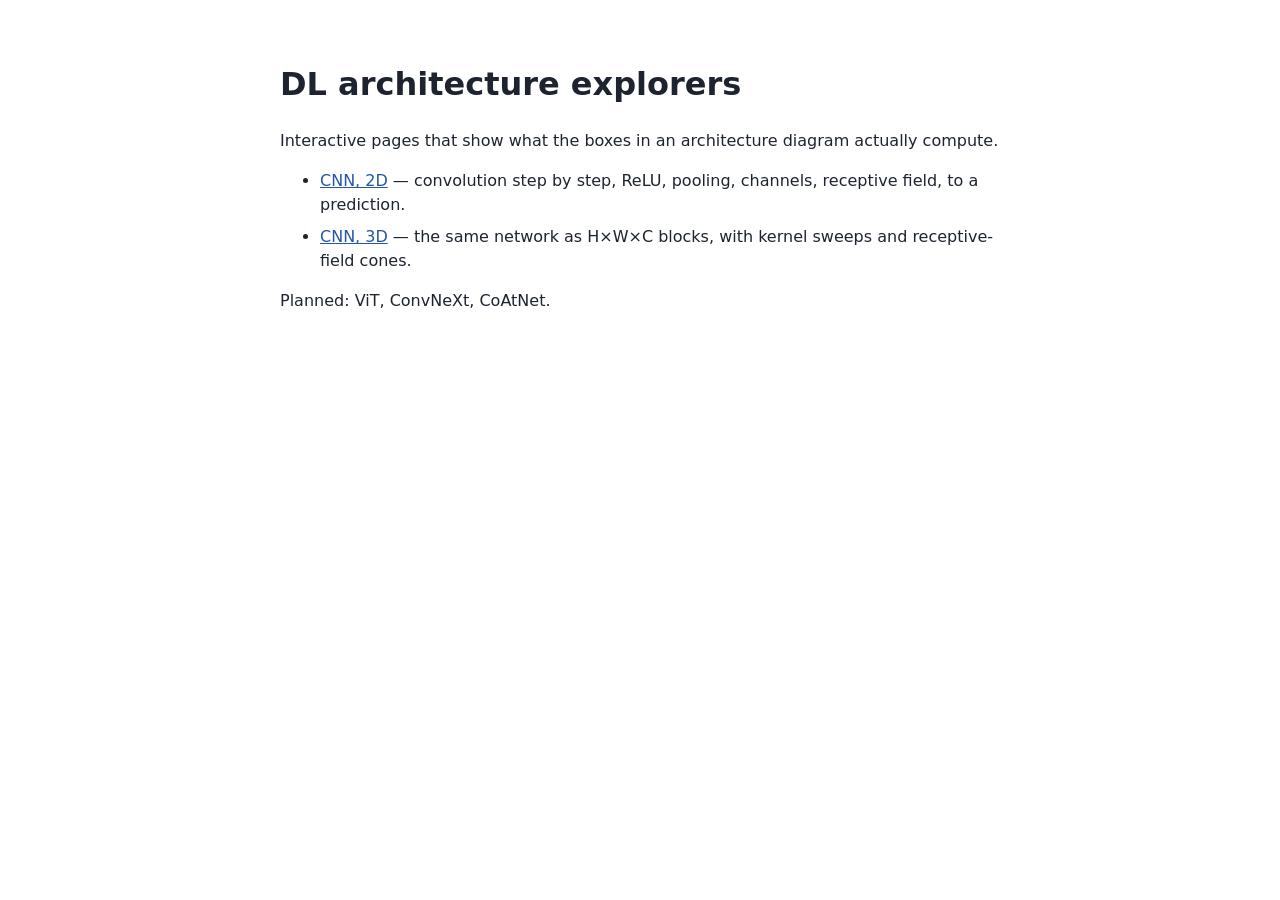
==== index.html @ 6a95715d "feat: CNN explorers from artifacts Import the two CNN explorer pages (2D and 3D), the shared core/cn" ====
<!DOCTYPE html>
<html lang="en"><head><meta charset="utf-8"><meta name="viewport" content="width=device-width,initial-scale=1">
<title>DL architecture explorers</title>
<style>body{font-family:system-ui,sans-serif;max-width:720px;margin:60px auto;padding:0 20px;line-height:1.5;color:#1d2430}a{color:#2457a8}li{margin:8px 0}</style></head>
<body><h1>DL architecture explorers</h1>
<p>Interactive pages that show what the boxes in an architecture diagram actually compute.</p>
<ul>
<li><a href="cnn-2d/">CNN, 2D</a> — convolution step by step, ReLU, pooling, channels, receptive field, to a prediction.</li>
<li><a href="cnn-3d/">CNN, 3D</a> — the same network as H×W×C blocks, with kernel sweeps and receptive-field cones.</li>
</ul>
<p>Planned: ViT, ConvNeXt, CoAtNet.</p></body></html>
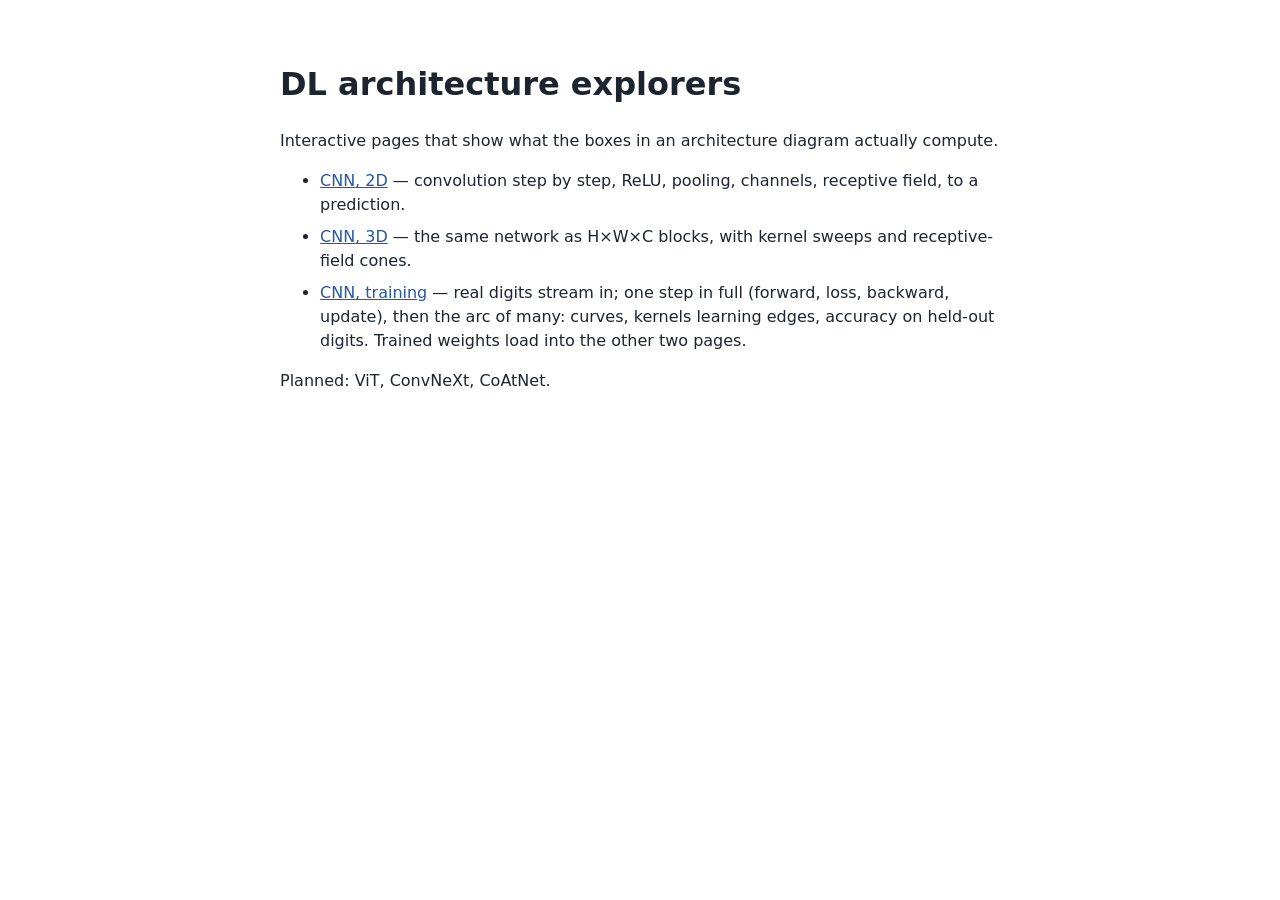
==== commit 9732bd28: "feat: trained weights load into the 2D and 3D explorers Co-Authored-By: Claude Fable 5.1 <noreply@an" ====
--- a/index.html
+++ b/index.html
@@ -7,5 +7,6 @@
 <ul>
 <li><a href="cnn-2d/">CNN, 2D</a> — convolution step by step, ReLU, pooling, channels, receptive field, to a prediction.</li>
 <li><a href="cnn-3d/">CNN, 3D</a> — the same network as H×W×C blocks, with kernel sweeps and receptive-field cones.</li>
+<li><a href="cnn-train/">CNN, training</a> — real digits stream in; one step in full (forward, loss, backward, update), then the arc of many: curves, kernels learning edges, accuracy on held-out digits. Trained weights load into the other two pages.</li>
 </ul>
 <p>Planned: ViT, ConvNeXt, CoAtNet.</p></body></html>
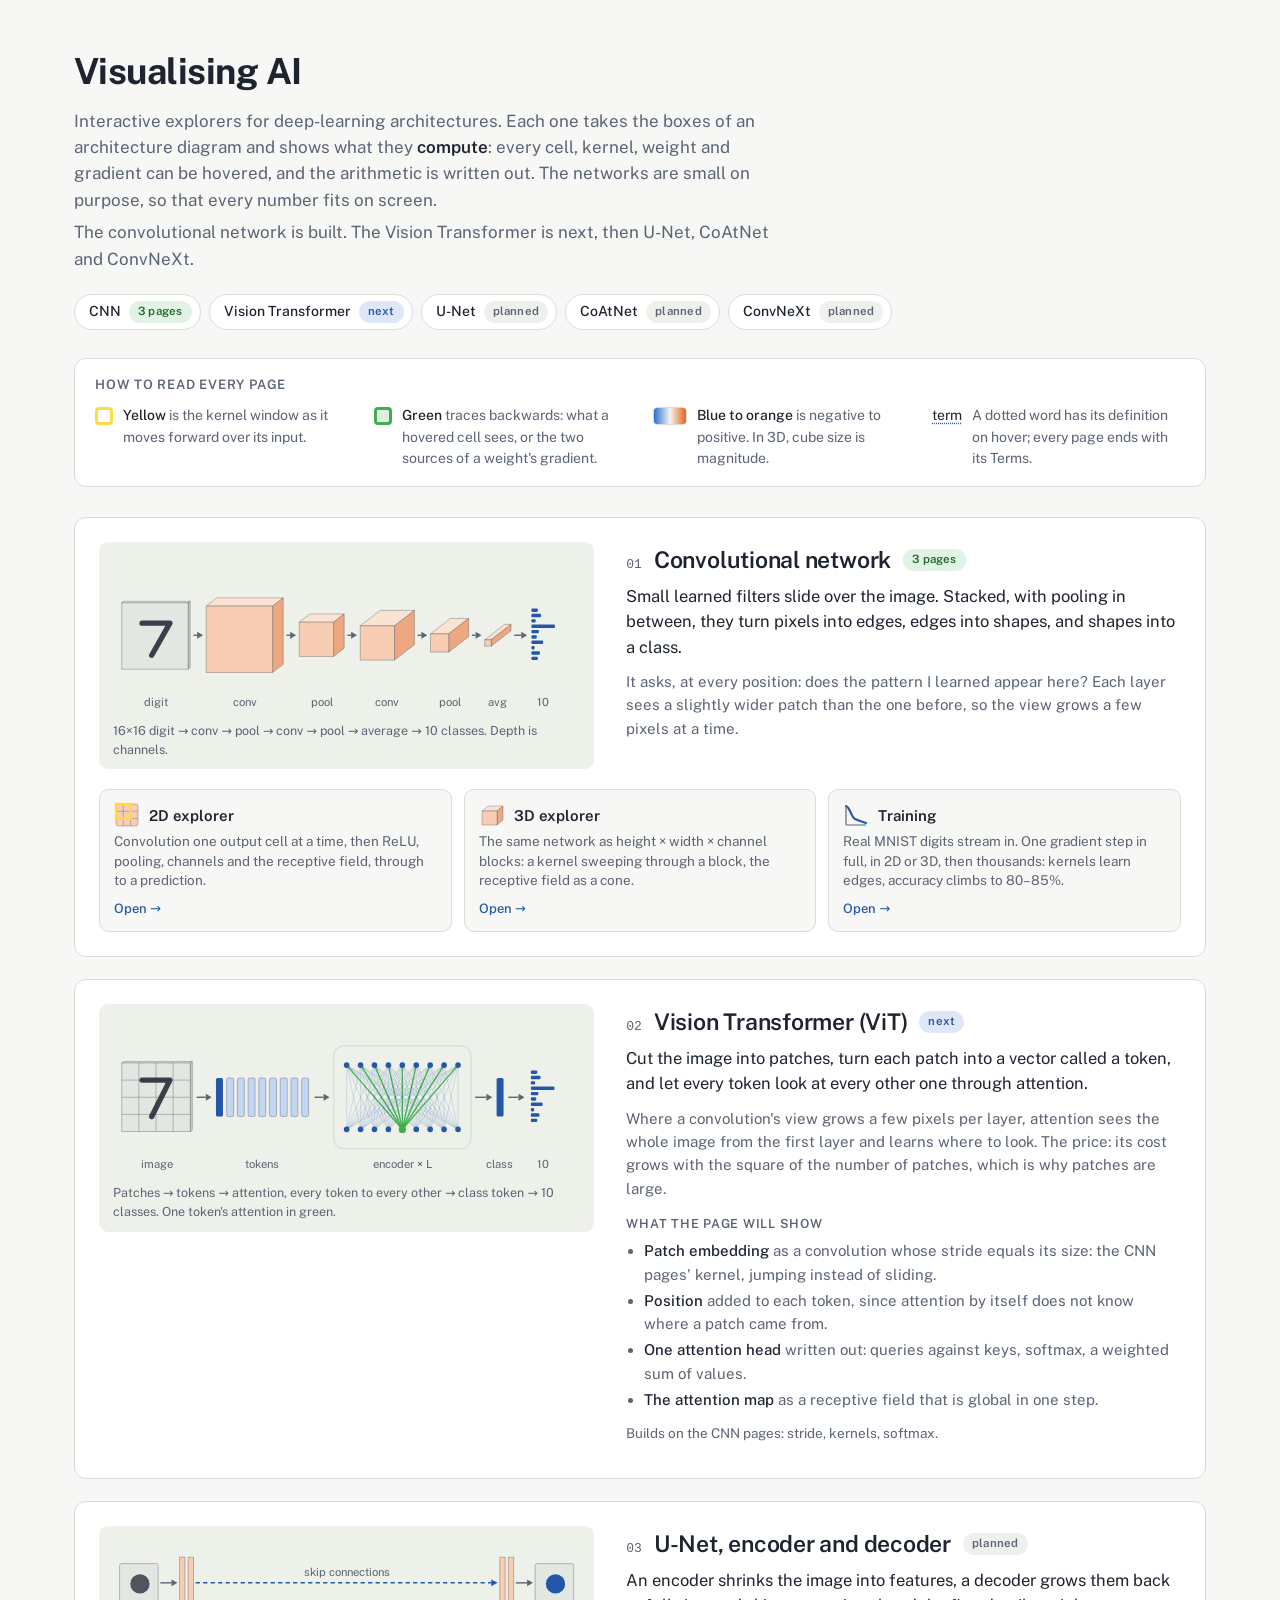
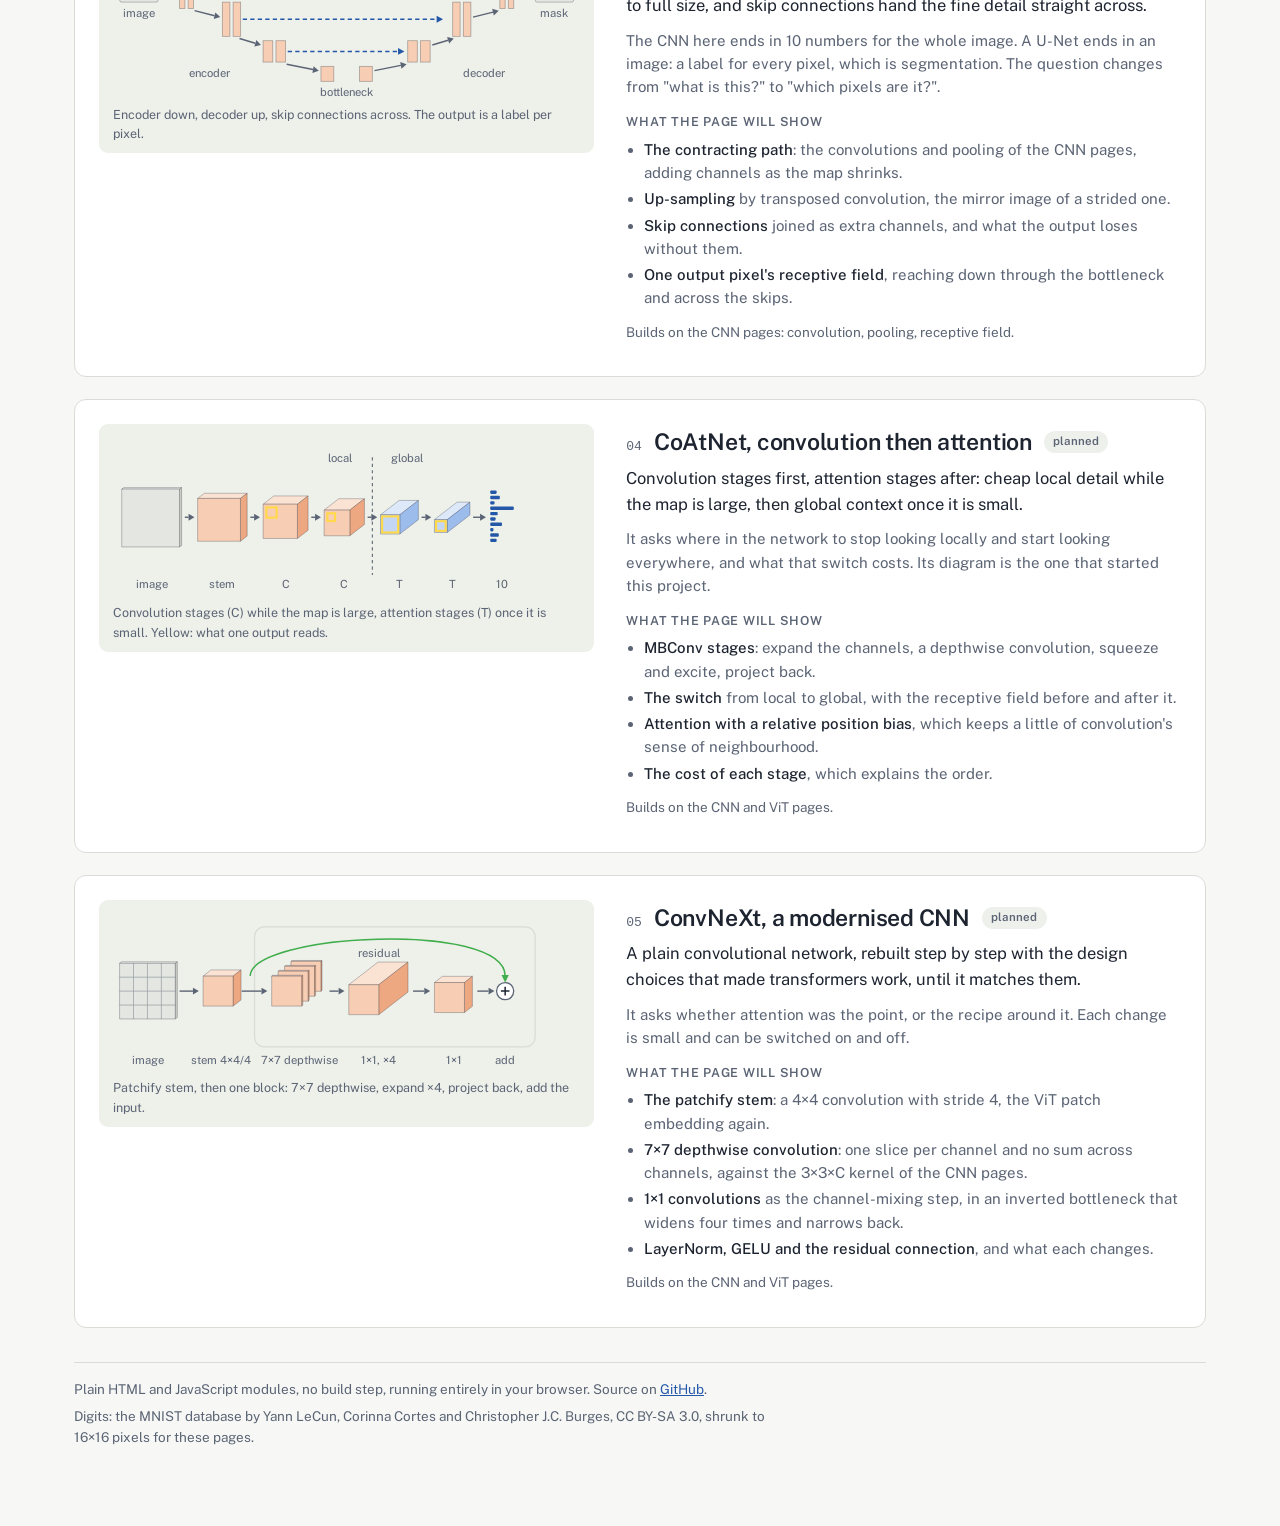
==== commit 74416d55: "feat: landing page with a section per architecture Visualising AI: a key to the colour grammar, then" ====
--- a/index.html
+++ b/index.html
@@ -1,12 +1,336 @@
 <!DOCTYPE html>
-<html lang="en"><head><meta charset="utf-8"><meta name="viewport" content="width=device-width,initial-scale=1">
-<title>DL architecture explorers</title>
-<style>body{font-family:system-ui,sans-serif;max-width:720px;margin:60px auto;padding:0 20px;line-height:1.5;color:#1d2430}a{color:#2457a8}li{margin:8px 0}</style></head>
-<body><h1>DL architecture explorers</h1>
-<p>Interactive pages that show what the boxes in an architecture diagram actually compute.</p>
-<ul>
-<li><a href="cnn-2d/">CNN, 2D</a> — convolution step by step, ReLU, pooling, channels, receptive field, to a prediction.</li>
-<li><a href="cnn-3d/">CNN, 3D</a> — the same network as H×W×C blocks, with kernel sweeps and receptive-field cones.</li>
-<li><a href="cnn-train/">CNN, training</a> — real digits stream in; one step in full (forward, loss, backward, update), then the arc of many: curves, kernels learning edges, accuracy on held-out digits. Trained weights load into the other two pages.</li>
-</ul>
-<p>Planned: ViT, ConvNeXt, CoAtNet.</p></body></html>
+<html lang="en">
+<head>
+<meta charset="utf-8">
+<meta name="viewport" content="width=device-width, initial-scale=1, viewport-fit=cover">
+<title>Visualising AI</title>
+<meta name="description" content="Interactive explorers for deep-learning architectures: what each box in the diagram computes, cell by cell, and how training changes it.">
+<link rel="stylesheet" href="https://fonts.googleapis.com/css2?family=Public+Sans:ital,wght@0,400;0,500;0,600;0,700;1,400&display=swap">
+<style>
+:root{
+  --bg:#f7f8f6; --panel:#ffffff; --ink:#1d2430; --ink2:#5b6474; --line:#d9ddd6; --line2:#eef0ec;
+  --accent:#2457a8; --accent-soft:#dde7f7; --pos:#e5641e; --neg:#2a6fd6; --zero:#f3f4f1;
+  --hl:#ffd94a; --hl2:#3fae4b; --scene:#eef0ea;
+  --live-bg:#e2f2e4; --live-ink:#1f6b2b;
+  --in-f:#e4e7e1; --in-t:#f1f3ef; --in-s:#cdd2c8;
+  --act-f:#f7cdb3; --act-t:#fbe3d4; --act-s:#eda881;
+  --tok-f:#c3d7f4; --tok-t:#dde9f9; --tok-s:#9cbcec;
+  --out-f:#2457a8; --out-t:#4d79c0; --out-s:#1a4488;
+  --edge:rgba(29,36,48,.32);
+  --mono:"SF Mono",ui-monospace,Menlo,Consolas,monospace;
+}
+@media (prefers-color-scheme: dark){ :root:not([data-theme="light"]){
+  --bg:#171a1f; --panel:#1f232a; --ink:#e8eaee; --ink2:#9aa3b2; --line:#343a44; --line2:#272c35;
+  --accent:#7fa7ea; --accent-soft:#263650; --zero:#2a2f38; --hl:#d9b32d; --hl2:#5ad66a; --scene:#1b1f26;
+  --live-bg:#1e3824; --live-ink:#8fdc9b;
+  --in-f:#3d434d; --in-t:#4b525d; --in-s:#30353d;
+  --act-f:#8c4724; --act-t:#a6582f; --act-s:#6d371b;
+  --tok-f:#2c5082; --tok-t:#38639e; --tok-s:#223f67;
+  --out-f:#7fa7ea; --out-t:#a5c1f1; --out-s:#5d86c8;
+  --edge:rgba(232,234,238,.22);
+}}
+:root[data-theme="dark"]{
+  --bg:#171a1f; --panel:#1f232a; --ink:#e8eaee; --ink2:#9aa3b2; --line:#343a44; --line2:#272c35;
+  --accent:#7fa7ea; --accent-soft:#263650; --zero:#2a2f38; --hl:#d9b32d; --hl2:#5ad66a; --scene:#1b1f26;
+  --live-bg:#1e3824; --live-ink:#8fdc9b;
+  --in-f:#3d434d; --in-t:#4b525d; --in-s:#30353d;
+  --act-f:#8c4724; --act-t:#a6582f; --act-s:#6d371b;
+  --tok-f:#2c5082; --tok-t:#38639e; --tok-s:#223f67;
+  --out-f:#7fa7ea; --out-t:#a5c1f1; --out-s:#5d86c8;
+  --edge:rgba(232,234,238,.22);
+}
+*{box-sizing:border-box}
+html{scroll-behavior:smooth}
+@media (prefers-reduced-motion: reduce){ html{scroll-behavior:auto} *{transition:none!important} }
+body{margin:0;background:var(--bg);color:var(--ink);font-family:"Public Sans",system-ui,sans-serif;font-size:15px;line-height:1.55;-webkit-font-smoothing:antialiased}
+main{max-width:1180px;margin:0 auto;padding:44px 24px 72px}
+a{color:var(--accent)}
+h1{font-size:36px;font-weight:700;letter-spacing:-.015em;margin:0 0 8px}
+.lede{font-size:17px;color:var(--ink2);max-width:72ch;margin:0 0 6px}
+.lede b{color:var(--ink);font-weight:600}
+
+/* architecture chips */
+nav.archs{display:flex;gap:8px;flex-wrap:wrap;margin:22px 0 28px}
+nav.archs a{display:inline-flex;align-items:center;gap:8px;padding:6px 8px 6px 14px;border:1px solid var(--line);border-radius:999px;background:var(--panel);color:var(--ink);text-decoration:none;font-size:14px;font-weight:500}
+nav.archs a:hover{border-color:var(--accent)}
+.badge{display:inline-block;font-size:11.5px;font-weight:600;letter-spacing:.02em;padding:2px 9px;border-radius:999px;white-space:nowrap}
+.badge.live{background:var(--live-bg);color:var(--live-ink)}
+.badge.next{background:var(--accent-soft);color:var(--accent)}
+.badge.planned{background:var(--line2);color:var(--ink2)}
+a:focus-visible{outline:2px solid var(--accent);outline-offset:2px}
+
+/* how to read the pages */
+.grammar{background:var(--panel);border:1px solid var(--line);border-radius:12px;padding:16px 20px;margin-bottom:30px}
+.grammar h2{font-size:13px;font-weight:600;letter-spacing:.06em;text-transform:uppercase;color:var(--ink2);margin:0 0 10px}
+.keys{display:grid;grid-template-columns:repeat(auto-fit,minmax(230px,1fr));gap:10px 26px;font-size:14px;color:var(--ink2)}
+.keys div{display:flex;gap:10px;align-items:flex-start}
+.keys i{flex:0 0 auto;display:inline-block;width:18px;height:18px;border-radius:4px;margin-top:2px}
+.keys .y{border:3px solid var(--hl)} .keys .g{border:3px solid var(--hl2);background:color-mix(in srgb, var(--hl2) 18%, transparent)}
+.keys .d{width:34px;background:linear-gradient(90deg,var(--neg),var(--zero),var(--pos));border:1px solid var(--line)}
+.keys .t{width:auto;height:auto;font-style:normal;color:var(--ink);text-decoration:underline dotted var(--accent);text-underline-offset:3px;font-size:14px;margin-top:0}
+
+/* one section per architecture */
+section.arch{display:grid;grid-template-columns:minmax(0,1fr) minmax(0,1.12fr);gap:20px 32px;background:var(--panel);border:1px solid var(--line);border-radius:12px;padding:24px;margin-bottom:22px;scroll-margin-top:16px}
+.arch .fig{background:var(--scene);border-radius:9px;padding:14px 12px 8px;align-self:start}
+.arch .fig svg{display:block;width:100%;height:auto}
+.arch .fig .cap{font-size:12.5px;color:var(--ink2);margin:4px 2px 2px}
+.arch .head{display:flex;align-items:baseline;gap:12px;flex-wrap:wrap;margin-bottom:6px}
+.arch .num{font-family:var(--mono);font-size:13px;color:var(--ink2)}
+.arch h2{font-size:23px;font-weight:600;letter-spacing:-.01em;margin:0}
+.arch .head .badge{align-self:center}
+.arch p{margin:0 0 10px;max-width:66ch}
+.arch .def{font-size:16.5px;color:var(--ink)}
+.arch .why{color:var(--ink2)}
+.arch .sub{font-size:12.5px;font-weight:600;letter-spacing:.06em;text-transform:uppercase;color:var(--ink2);margin:14px 0 6px}
+.arch ul{margin:0;padding-left:18px;color:var(--ink2)}
+.arch li{margin:3px 0}
+.arch li b{color:var(--ink);font-weight:500}
+.arch .builds{font-size:13.5px;color:var(--ink2);margin-top:12px}
+.cards{display:grid;grid-template-columns:repeat(auto-fit,minmax(240px,1fr));gap:12px;grid-column:1/-1}
+.card{display:flex;flex-direction:column;gap:4px;border:1px solid var(--line);border-radius:10px;padding:12px 14px;text-decoration:none;color:var(--ink);background:var(--bg)}
+.card:hover{border-color:var(--accent)}
+.card b{display:flex;align-items:center;gap:9px;font-weight:600;font-size:15px}
+.card b svg{flex:0 0 auto}
+.card span{color:var(--ink2);font-size:13.5px;line-height:1.45}
+.card em{font-style:normal;color:var(--accent);font-size:13px;font-weight:500;margin-top:auto;padding-top:4px}
+
+/* diagram drawing */
+svg .f,svg .t,svg .s{stroke:var(--edge);stroke-width:.8;stroke-linejoin:round}
+.k-in .f{fill:var(--in-f)} .k-in .t{fill:var(--in-t)} .k-in .s{fill:var(--in-s)}
+.k-act .f{fill:var(--act-f)} .k-act .t{fill:var(--act-t)} .k-act .s{fill:var(--act-s)}
+.k-tok .f{fill:var(--tok-f)} .k-tok .t{fill:var(--tok-t)} .k-tok .s{fill:var(--tok-s)}
+.k-out .f{fill:var(--out-f)} .k-out .t{fill:var(--out-t)} .k-out .s{fill:var(--out-s)}
+svg .ar{stroke:var(--ink2);stroke-width:1.3;fill:none}
+svg .ah{fill:var(--ink2)}
+svg .lb{fill:var(--ink2);font-size:10.5px;font-family:"Public Sans",system-ui,sans-serif}
+svg .lb.strong{fill:var(--ink);font-weight:600}
+svg .grid{stroke:var(--ink2);stroke-width:.7;opacity:.55}
+svg .glyph{stroke:var(--ink);stroke-width:5;fill:none;stroke-linecap:round;stroke-linejoin:round;opacity:.85}
+svg .att{stroke:var(--accent);stroke-width:.5;opacity:.28}
+svg .att.q{stroke:var(--hl2);stroke-width:1.3;opacity:.95}
+svg .dot{fill:var(--accent)}
+svg .dot.q{fill:var(--hl2)}
+svg .skip{stroke:var(--accent);stroke-width:1.4;stroke-dasharray:4 3;fill:none}
+svg .skiph{fill:var(--accent)}
+svg .win{fill:none;stroke:var(--hl);stroke-width:2}
+svg .divider{stroke:var(--ink2);stroke-width:1;stroke-dasharray:3 3}
+svg .encbox{fill:none;stroke:var(--line);stroke-width:1.2}
+svg .res{stroke:var(--hl2);stroke-width:1.4;fill:none}
+svg .resh{fill:var(--hl2)}
+svg .plus{fill:var(--panel);stroke:var(--ink2);stroke-width:1.2}
+svg .bar{fill:var(--accent)}
+svg .blob{fill:var(--ink);opacity:.75}
+svg .mask{fill:var(--accent)}
+
+footer{border-top:1px solid var(--line);margin-top:34px;padding-top:16px;font-size:13.5px;color:var(--ink2)}
+footer p{margin:0 0 6px;max-width:90ch}
+
+@media (max-width:860px){ section.arch{grid-template-columns:1fr} }
+@media (max-width:600px){ main{padding:28px 16px 56px} h1{font-size:29px} .lede{font-size:16px} section.arch{padding:18px 16px} }
+</style>
+</head>
+<body>
+<main>
+<header>
+  <h1>Visualising AI</h1>
+  <p class="lede">Interactive explorers for deep-learning architectures. Each one takes the boxes of an architecture diagram and shows what they <b>compute</b>: every cell, kernel, weight and gradient can be hovered, and the arithmetic is written out. The networks are small on purpose, so that every number fits on screen.</p>
+  <p class="lede">The convolutional network is built. The Vision Transformer is next, then U-Net, CoAtNet and ConvNeXt.</p>
+</header>
+
+<nav class="archs" aria-label="Architectures">
+  <a href="#cnn">CNN <span class="badge live">3 pages</span></a>
+  <a href="#vit">Vision Transformer <span class="badge next">next</span></a>
+  <a href="#unet">U-Net <span class="badge planned">planned</span></a>
+  <a href="#coatnet">CoAtNet <span class="badge planned">planned</span></a>
+  <a href="#convnext">ConvNeXt <span class="badge planned">planned</span></a>
+</nav>
+
+<div class="grammar" aria-label="How to read the pages">
+  <h2>How to read every page</h2>
+  <div class="keys">
+    <div><i class="y"></i><span><b style="color:var(--ink);font-weight:500">Yellow</b> is the kernel window as it moves forward over its input.</span></div>
+    <div><i class="g"></i><span><b style="color:var(--ink);font-weight:500">Green</b> traces backwards: what a hovered cell sees, or the two sources of a weight's gradient.</span></div>
+    <div><i class="d"></i><span><b style="color:var(--ink);font-weight:500">Blue to orange</b> is negative to positive. In 3D, cube size is magnitude.</span></div>
+    <div><i class="t">term</i><span>A dotted word has its definition on hover; every page ends with its Terms.</span></div>
+  </div>
+</div>
+
+<section class="arch" id="cnn">
+  <div class="fig"><svg data-arch="cnn" viewBox="0 0 440 150" role="img" aria-label="A digit becomes 4 feature maps, is pooled to 8 by 8, becomes 8 maps, is pooled to 4 by 4, averaged to 8 numbers, and turned into 10 class probabilities."></svg>
+    <div class="cap">16×16 digit → conv → pool → conv → pool → average → 10 classes. Depth is channels.</div></div>
+  <div>
+    <div class="head"><span class="num">01</span><h2>Convolutional network</h2><span class="badge live">3 pages</span></div>
+    <p class="def">Small learned filters slide over the image. Stacked, with pooling in between, they turn pixels into edges, edges into shapes, and shapes into a class.</p>
+    <p class="why">It asks, at every position: does the pattern I learned appear here? Each layer sees a slightly wider patch than the one before, so the view grows a few pixels at a time.</p>
+  </div>
+    <div class="cards">
+      <a class="card" href="cnn-2d/"><b><svg width="26" height="26" viewBox="0 0 26 26" aria-hidden="true"><g class="k-act"><rect class="f" x="2" y="2" width="22" height="22" rx="2"/></g><path class="grid" d="M9.3 2v22M16.6 2v22M2 9.3h22M2 16.6h22"/><rect x="2" y="2" width="14.6" height="14.6" fill="none" stroke="var(--hl)" stroke-width="2.4"/></svg>2D explorer</b>
+        <span>Convolution one output cell at a time, then ReLU, pooling, channels and the receptive field, through to a prediction.</span><em>Open →</em></a>
+      <a class="card" href="cnn-3d/"><b><svg width="26" height="26" viewBox="0 0 26 26" aria-hidden="true"><g class="k-act"><path class="t" d="M3 9L9 4H24L18 9Z"/><path class="s" d="M18 9L24 4V18L18 23Z"/><rect class="f" x="3" y="9" width="15" height="14"/></g></svg>3D explorer</b>
+        <span>The same network as height × width × channel blocks: a kernel sweeping through a block, the receptive field as a cone.</span><em>Open →</em></a>
+      <a class="card" href="cnn-train/"><b><svg width="26" height="26" viewBox="0 0 26 26" aria-hidden="true"><path d="M3 4C7 5 8 15 12 17S20 20 23 21" fill="none" stroke="var(--accent)" stroke-width="2.2" stroke-linecap="round"/><path d="M3 23H23M3 3V23" stroke="var(--ink2)" stroke-width="1.2" fill="none"/></svg>Training</b>
+        <span>Real MNIST digits stream in. One gradient step in full, in 2D or 3D, then thousands: kernels learn edges, accuracy climbs to 80–85%.</span><em>Open →</em></a>
+    </div>
+</section>
+
+<section class="arch" id="vit">
+  <div class="fig"><svg data-arch="vit" viewBox="0 0 440 150" role="img" aria-label="An image cut into 16 patches becomes a row of tokens plus a class token; in the encoder every token attends to every other; the class token gives 10 class probabilities."></svg>
+    <div class="cap">Patches → tokens → attention, every token to every other → class token → 10 classes. One token's attention in green.</div></div>
+  <div>
+    <div class="head"><span class="num">02</span><h2>Vision Transformer (ViT)</h2><span class="badge next">next</span></div>
+    <p class="def">Cut the image into patches, turn each patch into a vector called a token, and let every token look at every other one through attention.</p>
+    <p class="why">Where a convolution's view grows a few pixels per layer, attention sees the whole image from the first layer and learns where to look. The price: its cost grows with the square of the number of patches, which is why patches are large.</p>
+    <div class="sub">What the page will show</div>
+    <ul>
+      <li><b>Patch embedding</b> as a convolution whose stride equals its size: the CNN pages' kernel, jumping instead of sliding.</li>
+      <li><b>Position</b> added to each token, since attention by itself does not know where a patch came from.</li>
+      <li><b>One attention head</b> written out: queries against keys, softmax, a weighted sum of values.</li>
+      <li><b>The attention map</b> as a receptive field that is global in one step.</li>
+    </ul>
+    <p class="builds">Builds on the CNN pages: stride, kernels, softmax.</p>
+  </div>
+</section>
+
+<section class="arch" id="unet">
+  <div class="fig"><svg data-arch="unet" viewBox="0 0 440 150" role="img" aria-label="An encoder halves the image three times while adding channels; a decoder doubles it back; dashed skip connections carry each encoder level across to the matching decoder level; the output is a mask the size of the image."></svg>
+    <div class="cap">Encoder down, decoder up, skip connections across. The output is a label per pixel.</div></div>
+  <div>
+    <div class="head"><span class="num">03</span><h2>U-Net, encoder and decoder</h2><span class="badge planned">planned</span></div>
+    <p class="def">An encoder shrinks the image into features, a decoder grows them back to full size, and skip connections hand the fine detail straight across.</p>
+    <p class="why">The CNN here ends in 10 numbers for the whole image. A U-Net ends in an image: a label for every pixel, which is segmentation. The question changes from "what is this?" to "which pixels are it?".</p>
+    <div class="sub">What the page will show</div>
+    <ul>
+      <li><b>The contracting path</b>: the convolutions and pooling of the CNN pages, adding channels as the map shrinks.</li>
+      <li><b>Up-sampling</b> by transposed convolution, the mirror image of a strided one.</li>
+      <li><b>Skip connections</b> joined as extra channels, and what the output loses without them.</li>
+      <li><b>One output pixel's receptive field</b>, reaching down through the bottleneck and across the skips.</li>
+    </ul>
+    <p class="builds">Builds on the CNN pages: convolution, pooling, receptive field.</p>
+  </div>
+</section>
+
+<section class="arch" id="coatnet">
+  <div class="fig"><svg data-arch="coatnet" viewBox="0 0 440 150" role="img" aria-label="A stem, two convolution stages, then two attention stages as the map gets smaller, then 10 classes; a dashed line marks the switch from local to global."></svg>
+    <div class="cap">Convolution stages (C) while the map is large, attention stages (T) once it is small. Yellow: what one output reads.</div></div>
+  <div>
+    <div class="head"><span class="num">04</span><h2>CoAtNet, convolution then attention</h2><span class="badge planned">planned</span></div>
+    <p class="def">Convolution stages first, attention stages after: cheap local detail while the map is large, then global context once it is small.</p>
+    <p class="why">It asks where in the network to stop looking locally and start looking everywhere, and what that switch costs. Its diagram is the one that started this project.</p>
+    <div class="sub">What the page will show</div>
+    <ul>
+      <li><b>MBConv stages</b>: expand the channels, a depthwise convolution, squeeze and excite, project back.</li>
+      <li><b>The switch</b> from local to global, with the receptive field before and after it.</li>
+      <li><b>Attention with a relative position bias</b>, which keeps a little of convolution's sense of neighbourhood.</li>
+      <li><b>The cost of each stage</b>, which explains the order.</li>
+    </ul>
+    <p class="builds">Builds on the CNN and ViT pages.</p>
+  </div>
+</section>
+
+<section class="arch" id="convnext">
+  <div class="fig"><svg data-arch="convnext" viewBox="0 0 440 150" role="img" aria-label="A patchify stem, then one block: a 7 by 7 depthwise convolution with separate channel slices, a 1 by 1 convolution expanding the channels four times, a 1 by 1 convolution projecting them back, and a residual connection adding the block's input."></svg>
+    <div class="cap">Patchify stem, then one block: 7×7 depthwise, expand ×4, project back, add the input.</div></div>
+  <div>
+    <div class="head"><span class="num">05</span><h2>ConvNeXt, a modernised CNN</h2><span class="badge planned">planned</span></div>
+    <p class="def">A plain convolutional network, rebuilt step by step with the design choices that made transformers work, until it matches them.</p>
+    <p class="why">It asks whether attention was the point, or the recipe around it. Each change is small and can be switched on and off.</p>
+    <div class="sub">What the page will show</div>
+    <ul>
+      <li><b>The patchify stem</b>: a 4×4 convolution with stride 4, the ViT patch embedding again.</li>
+      <li><b>7×7 depthwise convolution</b>: one slice per channel and no sum across channels, against the 3×3×C kernel of the CNN pages.</li>
+      <li><b>1×1 convolutions</b> as the channel-mixing step, in an inverted bottleneck that widens four times and narrows back.</li>
+      <li><b>LayerNorm, GELU and the residual connection</b>, and what each changes.</li>
+    </ul>
+    <p class="builds">Builds on the CNN and ViT pages.</p>
+  </div>
+</section>
+
+<footer>
+  <p>Plain HTML and JavaScript modules, no build step, running entirely in your browser. Source on <a href="https://github.com/Smooth-Cactus0/Visualising-AI">GitHub</a>.</p>
+  <p>Digits: the MNIST database by Yann LeCun, Corinna Cortes and Christopher J.C. Burges, CC BY-SA 3.0, shrunk to 16×16 pixels for these pages.</p>
+</footer>
+</main>
+
+<script>
+// Schematic diagrams, drawn from a few shapes: a block is a tensor (front face = height × width, depth = channels).
+(() => {
+  const r = (v) => Math.round(v * 10) / 10;
+  const box = (x, y, w, h, d, k) => { const dx = r(d * 0.62), dy = r(-d * 0.48);
+    return `<g class="k-${k}"><path class="t" d="M${x} ${y}L${r(x + dx)} ${r(y + dy)}L${r(x + w + dx)} ${r(y + dy)}L${x + w} ${y}Z"/><path class="s" d="M${x + w} ${y}L${r(x + w + dx)} ${r(y + dy)}L${r(x + w + dx)} ${r(y + h + dy)}L${x + w} ${y + h}Z"/><rect class="f" x="${x}" y="${y}" width="${w}" height="${h}"/></g>`; };
+  const arrow = (x1, y1, x2, y2) => { const a = Math.atan2(y2 - y1, x2 - x1), L = 5.5, W = 3.2;
+    const bx = x2 - L * Math.cos(a), by = y2 - L * Math.sin(a), px = -Math.sin(a) * W, py = Math.cos(a) * W;
+    return `<line class="ar" x1="${r(x1)}" y1="${r(y1)}" x2="${r(bx)}" y2="${r(by)}"/><path class="ah" d="M${r(x2)} ${r(y2)}L${r(bx + px)} ${r(by + py)}L${r(bx - px)} ${r(by - py)}Z"/>`; };
+  const label = (x, y, t, strong = false) => `<text class="lb${strong ? ' strong' : ''}" x="${r(x)}" y="${r(y)}" text-anchor="middle">${t}</text>`;
+  const bars = (x, cy, n = 10) => { let s = ''; const lens = [6, 9, 4, 22, 7, 5, 11, 3, 8, 6]; for (let i = 0; i < n; i++) s += `<rect class="bar" x="${x}" y="${r(cy - n * 2.5 + i * 5)}" width="${lens[i % 10]}" height="3.2" rx="1"/>`; return s; };
+  // a row of blocks, centred on cy, left to right, with arrows between: specs are [w, h, d, kind, label, extra(x, y) => svg]
+  const row = (specs, { x0 = 10, gap = 16, cy = 74, ly = 140 } = {}) => { let x = x0, out = '', prev = null;
+    for (const [w, h, d, k, lab, extra] of specs) { const dx = d * 0.62, dy = -d * 0.48, y = r(cy - h / 2 - dy / 2);
+      if (prev != null) out += arrow(prev + 3, cy, x - 3, cy);
+      out += box(x, y, w, h, d, k) + (extra ? extra(x, y, w, h) : '') + label(x + (w + dx) / 2, ly, lab); prev = x + w + dx; x = prev + gap; }
+    return { svg: out, x }; };
+
+  const draw = {
+    cnn() {
+      const digit = (x, y) => `<path class="glyph" d="M${x + 19} ${y + 19}H${x + 45}L${x + 28} ${y + 49}"/>`;
+      const { svg, x } = row([[62, 62, 3, 'in', 'digit', digit], [62, 62, 16, 'act', 'conv'], [32, 32, 16, 'act', 'pool'], [32, 32, 30, 'act', 'conv'], [17, 17, 30, 'act', 'pool'], [6, 6, 30, 'act', 'avg']], { gap: 15 });
+      return svg + arrow(x - 12, 74, x, 74) + bars(x + 4, 74) + label(x + 15, 140, '10');
+    },
+    vit() {
+      let s = box(10, 42, 64, 64, 3, 'in') + `<path class="grid" d="M26 42v64M42 42v64M58 42v64M10 58h64M10 74h64M10 90h64"/>` + `<path class="glyph" d="M29 58H55L38 92"/>` + label(43, 140, 'image');
+      s += arrow(80, 74, 94, 74);
+      for (let i = 0; i < 9; i++) s += `<rect class="${i === 0 ? 'bar' : ''}" x="${98 + i * 10}" y="56" width="6.5" height="36" rx="1.5" ${i ? 'fill="var(--tok-f)" stroke="var(--edge)" stroke-width=".8"' : ''}/>`;
+      s += label(98 + 4 * 10 + 3, 140, 'tokens');
+      s += arrow(190, 74, 204, 74);
+      s += `<rect class="encbox" x="208" y="26" width="128" height="96" rx="9"/>`;
+      const top = (i) => 220 + i * 13, yT = 44, yB = 104;
+      for (let i = 0; i < 9; i++) for (let j = 0; j < 9; j++) s += `<line class="att${j === 4 ? ' q' : ''}" x1="${top(i)}" y1="${yT}" x2="${top(j)}" y2="${yB}"/>`;
+      for (let i = 0; i < 9; i++) s += `<circle class="dot" cx="${top(i)}" cy="${yT}" r="2.6"/><circle class="dot${i === 4 ? ' q' : ''}" cx="${top(i)}" cy="${yB}" r="${i === 4 ? 3.4 : 2.6}"/>`;
+      s += label(272, 140, 'encoder × L');
+      s += arrow(340, 74, 356, 74) + `<rect class="bar" x="360" y="56" width="6.5" height="36" rx="1.5"/>` + label(363, 140, 'class') + arrow(371, 74, 386, 74) + bars(392, 74) + label(403, 140, '10');
+      return s;
+    },
+    unet() {
+      let s = `<rect fill="var(--in-f)" stroke="var(--edge)" stroke-width=".8" x="8" y="22" width="36" height="36" rx="2"/><circle class="blob" cx="27" cy="41" r="9"/>` + label(26, 72, 'image');
+      const lev = [{ y: 16, h: 48, w: 5, xs: [64, 72] }, { y: 58, h: 32, w: 7, xs: [104, 114] }, { y: 94, h: 20, w: 9, xs: [142, 154] }];
+      const mir = (x, w) => 440 - x - w; const bar = (x, y, w, h) => `<rect fill="var(--act-f)" stroke="var(--edge)" stroke-width=".8" x="${x}" y="${y}" width="${w}" height="${h}"/>`;
+      lev.forEach((L) => { for (const x of L.xs) s += bar(x, L.y, L.w, L.h) + bar(mir(x, L.w), L.y, L.w, L.h); });
+      s += bar(196, 118, 12, 14) + bar(232, 118, 12, 14) + label(220, 146, 'bottleneck');
+      s += arrow(46, 40, 62, 40) + arrow(378, 40, 394, 40);
+      // down (pool) and up (transposed convolution)
+      s += arrow(78, 66, 102, 72) + arrow(120, 92, 140, 98) + arrow(164, 116, 194, 122);
+      s += arrow(246, 122, 276, 116) + arrow(300, 98, 320, 92) + arrow(338, 72, 362, 66);
+      // skip connections
+      [[79, 361, 40], [123, 310, 74], [165, 274, 104]].forEach(([a, b, y]) => { s += `<line class="skip" x1="${a}" y1="${y}" x2="${b - 6}" y2="${y}"/><path class="skiph" d="M${b} ${y}L${b - 6} ${y - 3.2}L${b - 6} ${y + 3.2}Z"/>`; });
+      s += label(220, 34, 'skip connections');
+      s += `<rect fill="var(--in-f)" stroke="var(--edge)" stroke-width=".8" x="396" y="22" width="36" height="36" rx="2"/><circle class="mask" cx="415" cy="41" r="9"/>` + label(414, 72, 'mask');
+      s += label(92, 128, 'encoder') + label(348, 128, 'decoder');
+      return s;
+    },
+    coatnet() {
+      const win = (x, y, w) => `<rect class="win" x="${x + 3}" y="${y + 3}" width="${Math.max(7, w * 0.3)}" height="${Math.max(7, w * 0.3)}"/>`;
+      const att = (x, y, w, h) => `<rect class="win" x="${x + 1.5}" y="${y + 1.5}" width="${w - 3}" height="${h - 3}"/>`; // attention's window is the whole map
+      const { svg, x } = row([[54, 54, 3, 'in', 'image'], [40, 40, 10, 'act', 'stem'], [32, 32, 16, 'act', 'C', win], [24, 24, 22, 'act', 'C', win], [18, 18, 28, 'tok', 'T', att], [12, 12, 34, 'tok', 'T', att]], { gap: 15 });
+      const sx = 244; // in the gap between the second C stage and the first T stage
+      return svg + `<line class="divider" x1="${sx}" y1="18" x2="${sx}" y2="128"/>` + label(sx - 30, 22, 'local') + label(sx + 32, 22, 'global') + arrow(x - 12, 74, x, 74) + bars(x + 4, 74) + label(x + 15, 140, '10');
+    },
+    convnext() {
+      let s = box(8, 46, 52, 52, 3, 'in') + `<path class="grid" d="M21 46v52M34 46v52M47 46v52M8 59h52M8 72h52M8 85h52"/>` + label(35, 140, 'image');
+      s += arrow(64, 72, 82, 72);
+      s += box(86, 58, 28, 28, 12, 'act') + label(103, 140, 'stem 4×4/4');
+      // the block: depthwise slices, expand, project, add
+      s += `<rect class="encbox" x="134" y="12" width="262" height="112" rx="9"/>`;
+      s += arrow(122, 72, 146, 72);
+      for (let i = 3; i >= 0; i--) s += box(150 + i * 6, 58 - i * 4.6, 28, 28, 1.6, 'act');
+      s += label(176, 140, '7×7 depthwise');
+      s += arrow(204, 72, 218, 72) + box(222, 66, 28, 28, 44, 'act') + label(250, 140, '1×1, ×4');
+      s += arrow(282, 72, 298, 72) + box(302, 64, 28, 28, 12, 'act') + label(320, 140, '1×1');
+      s += arrow(342, 72, 358, 72) + `<circle class="plus" cx="368" cy="72" r="8"/><path d="M364 72h8M368 68v8" stroke="var(--ink)" stroke-width="1.4"/>` + label(368, 140, 'add');
+      s += `<path class="res" d="M130 58C130 18 368 6 368 58"/><path class="resh" d="M368 64L364.6 57L371.4 57Z"/>` + label(250, 40, 'residual');
+      return s;
+    },
+  };
+  document.querySelectorAll('svg[data-arch]').forEach((el) => { el.innerHTML = draw[el.dataset.arch](); });
+})();
+</script>
+</body>
+</html>
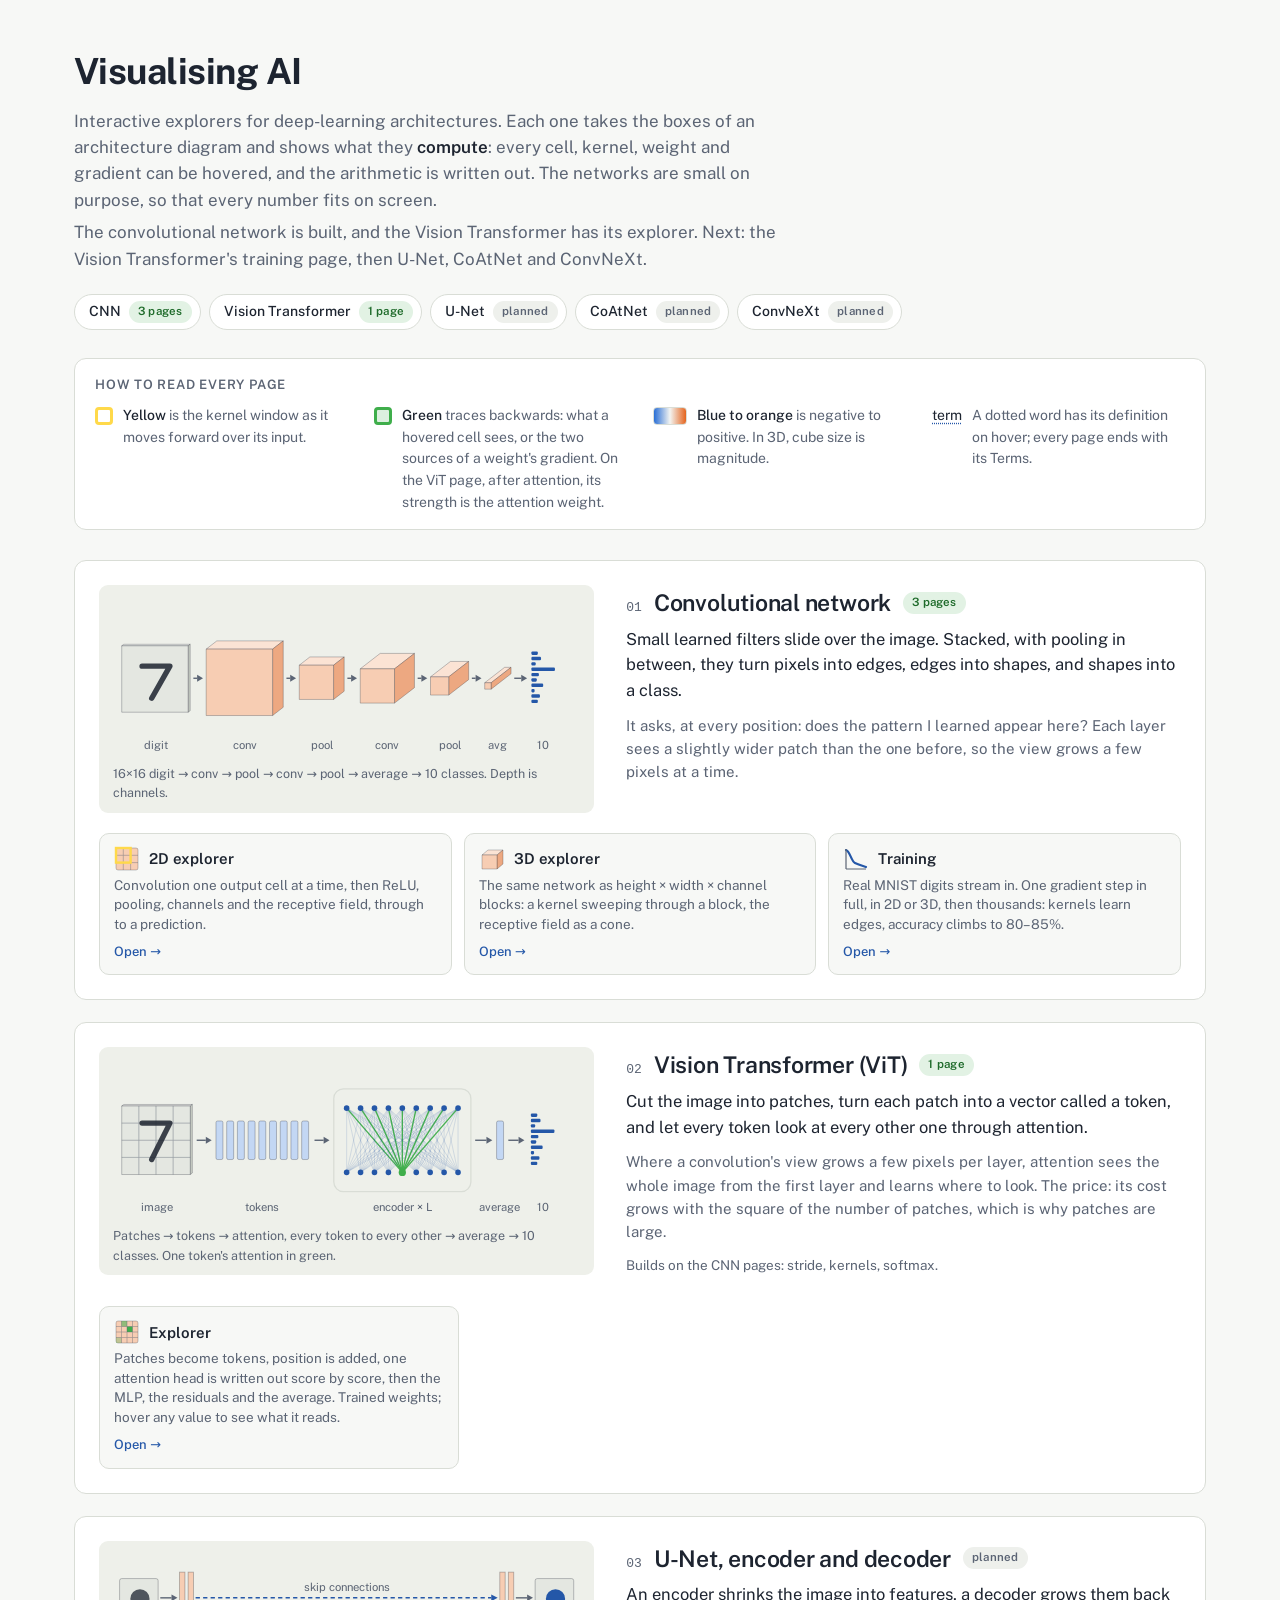
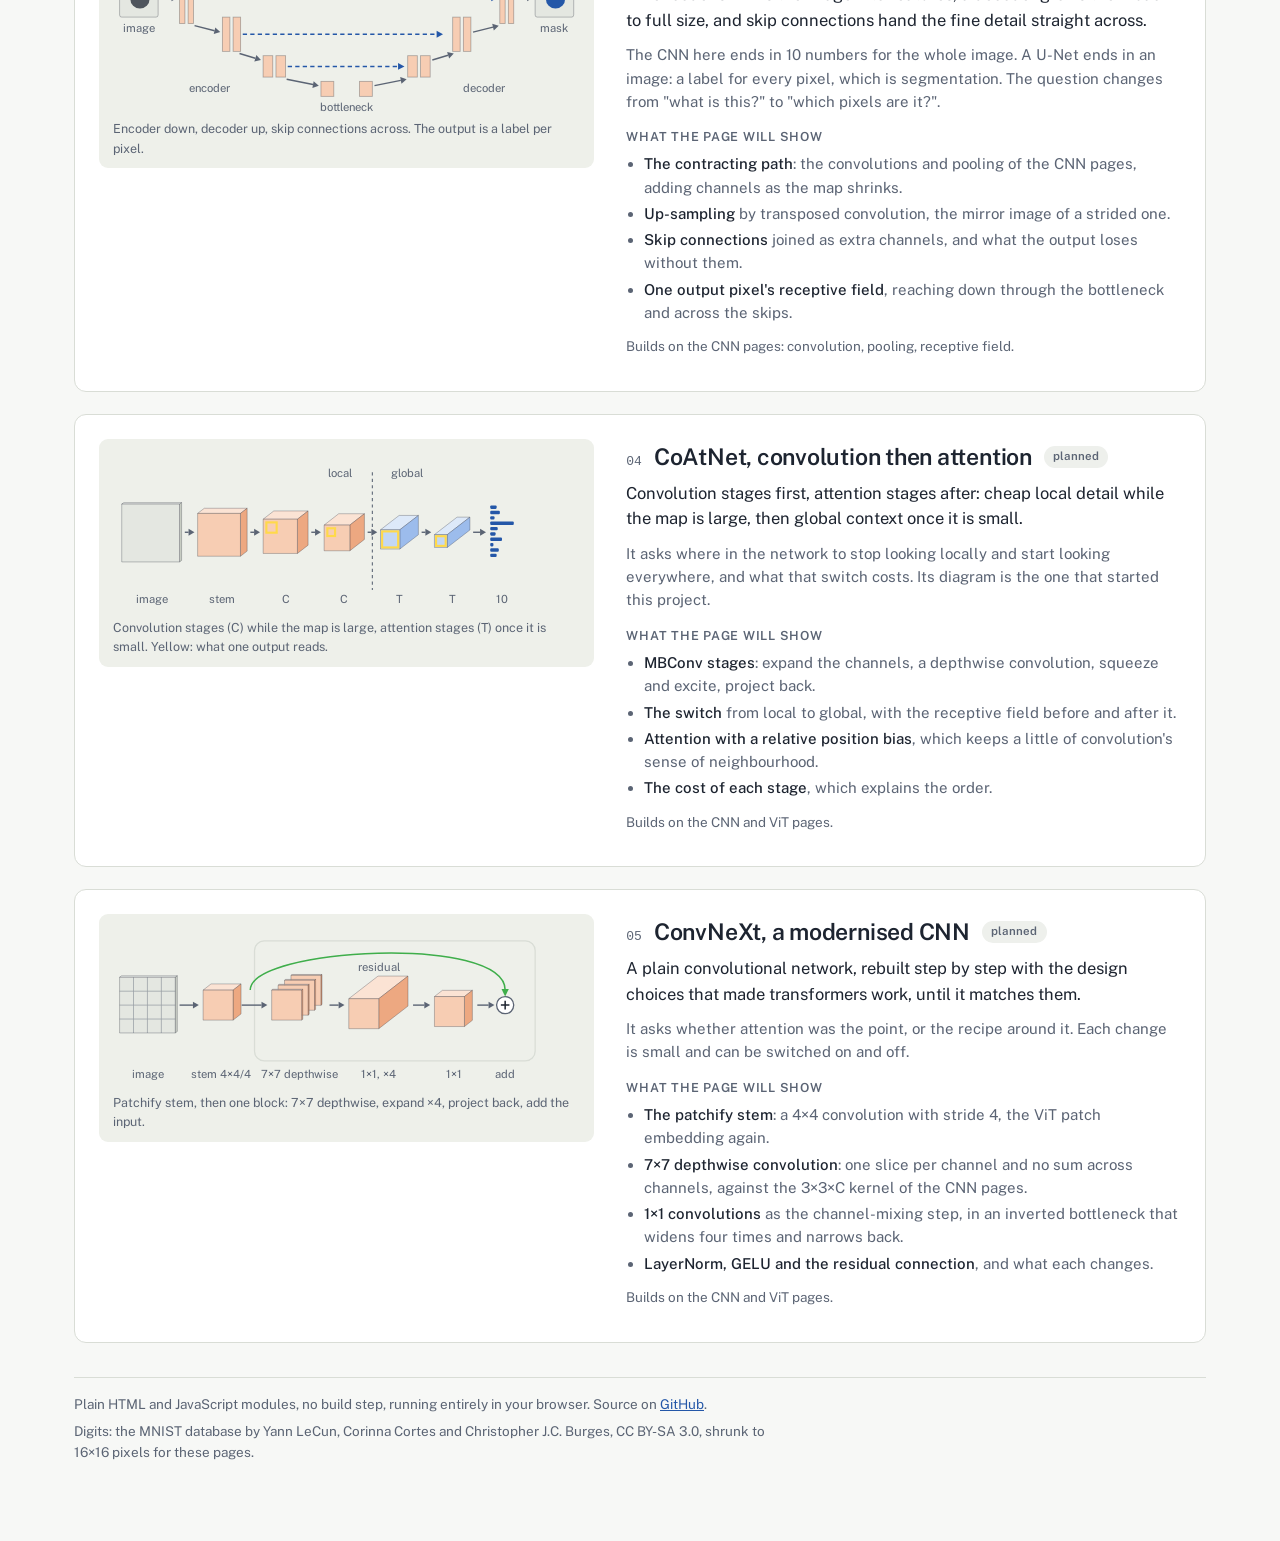
==== commit 0f19c48b: "feat: landing page card for the ViT explorer Co-Authored-By: Claude Sonnet 5.5 <noreply@anthropic.co" ====
--- a/index.html
+++ b/index.html
@@ -87,6 +87,7 @@
 .arch li b{color:var(--ink);font-weight:500}
 .arch .builds{font-size:13.5px;color:var(--ink2);margin-top:12px}
 .cards{display:grid;grid-template-columns:repeat(auto-fit,minmax(240px,1fr));gap:12px;grid-column:1/-1}
+.cards.one{grid-template-columns:minmax(0,360px)}
 .card{display:flex;flex-direction:column;gap:4px;border:1px solid var(--line);border-radius:10px;padding:12px 14px;text-decoration:none;color:var(--ink);background:var(--bg)}
 .card:hover{border-color:var(--accent)}
 .card b{display:flex;align-items:center;gap:9px;font-weight:600;font-size:15px}
@@ -134,12 +135,12 @@
 <header>
   <h1>Visualising AI</h1>
   <p class="lede">Interactive explorers for deep-learning architectures. Each one takes the boxes of an architecture diagram and shows what they <b>compute</b>: every cell, kernel, weight and gradient can be hovered, and the arithmetic is written out. The networks are small on purpose, so that every number fits on screen.</p>
-  <p class="lede">The convolutional network is built. The Vision Transformer is next, then U-Net, CoAtNet and ConvNeXt.</p>
+  <p class="lede">The convolutional network is built, and the Vision Transformer has its explorer. Next: the Vision Transformer's training page, then U-Net, CoAtNet and ConvNeXt.</p>
 </header>
 
 <nav class="archs" aria-label="Architectures">
   <a href="#cnn">CNN <span class="badge live">3 pages</span></a>
-  <a href="#vit">Vision Transformer <span class="badge next">next</span></a>
+  <a href="#vit">Vision Transformer <span class="badge live">1 page</span></a>
   <a href="#unet">U-Net <span class="badge planned">planned</span></a>
   <a href="#coatnet">CoAtNet <span class="badge planned">planned</span></a>
   <a href="#convnext">ConvNeXt <span class="badge planned">planned</span></a>
@@ -149,7 +150,7 @@
   <h2>How to read every page</h2>
   <div class="keys">
     <div><i class="y"></i><span><b style="color:var(--ink);font-weight:500">Yellow</b> is the kernel window as it moves forward over its input.</span></div>
-    <div><i class="g"></i><span><b style="color:var(--ink);font-weight:500">Green</b> traces backwards: what a hovered cell sees, or the two sources of a weight's gradient.</span></div>
+    <div><i class="g"></i><span><b style="color:var(--ink);font-weight:500">Green</b> traces backwards: what a hovered cell sees, or the two sources of a weight's gradient. On the ViT page, after attention, its strength is the attention weight.</span></div>
     <div><i class="d"></i><span><b style="color:var(--ink);font-weight:500">Blue to orange</b> is negative to positive. In 3D, cube size is magnitude.</span></div>
     <div><i class="t">term</i><span>A dotted word has its definition on hover; every page ends with its Terms.</span></div>
   </div>
@@ -174,21 +175,18 @@
 </section>
 
 <section class="arch" id="vit">
-  <div class="fig"><svg data-arch="vit" viewBox="0 0 440 150" role="img" aria-label="An image cut into 16 patches becomes a row of tokens plus a class token; in the encoder every token attends to every other; the class token gives 10 class probabilities."></svg>
-    <div class="cap">Patches → tokens → attention, every token to every other → class token → 10 classes. One token's attention in green.</div></div>
-  <div>
-    <div class="head"><span class="num">02</span><h2>Vision Transformer (ViT)</h2><span class="badge next">next</span></div>
+  <div class="fig"><svg data-arch="vit" viewBox="0 0 440 150" role="img" aria-label="An image cut into 16 patches becomes a row of tokens; in the encoder every token attends to every other; the tokens are averaged and give 10 class probabilities."></svg>
+    <div class="cap">Patches → tokens → attention, every token to every other → average → 10 classes. One token's attention in green.</div></div>
+  <div>
+    <div class="head"><span class="num">02</span><h2>Vision Transformer (ViT)</h2><span class="badge live">1 page</span></div>
     <p class="def">Cut the image into patches, turn each patch into a vector called a token, and let every token look at every other one through attention.</p>
     <p class="why">Where a convolution's view grows a few pixels per layer, attention sees the whole image from the first layer and learns where to look. The price: its cost grows with the square of the number of patches, which is why patches are large.</p>
-    <div class="sub">What the page will show</div>
-    <ul>
-      <li><b>Patch embedding</b> as a convolution whose stride equals its size: the CNN pages' kernel, jumping instead of sliding.</li>
-      <li><b>Position</b> added to each token, since attention by itself does not know where a patch came from.</li>
-      <li><b>One attention head</b> written out: queries against keys, softmax, a weighted sum of values.</li>
-      <li><b>The attention map</b> as a receptive field that is global in one step.</li>
-    </ul>
     <p class="builds">Builds on the CNN pages: stride, kernels, softmax.</p>
   </div>
+    <div class="cards one">
+      <a class="card" href="vit/"><b><svg width="26" height="26" viewBox="0 0 26 26" aria-hidden="true"><g class="k-act"><rect class="f" x="2" y="2" width="22" height="22" rx="2"/></g><rect x="13" y="7.5" width="5.5" height="5.5" fill="var(--hl2)"/><rect x="7.5" y="2" width="5.5" height="5.5" fill="var(--hl2)" opacity=".55"/><rect x="2" y="18.5" width="5.5" height="5.5" fill="var(--hl2)" opacity=".3"/><path class="grid" d="M7.5 2v22M13 2v22M18.5 2v22M2 7.5h22M2 13h22M2 18.5h22"/></svg>Explorer</b>
+        <span>Patches become tokens, position is added, one attention head is written out score by score, then the MLP, the residuals and the average. Trained weights; hover any value to see what it reads.</span><em>Open →</em></a>
+    </div>
 </section>
 
 <section class="arch" id="unet">
@@ -278,7 +276,7 @@
     vit() {
       let s = box(10, 42, 64, 64, 3, 'in') + `<path class="grid" d="M26 42v64M42 42v64M58 42v64M10 58h64M10 74h64M10 90h64"/>` + `<path class="glyph" d="M29 58H55L38 92"/>` + label(43, 140, 'image');
       s += arrow(80, 74, 94, 74);
-      for (let i = 0; i < 9; i++) s += `<rect class="${i === 0 ? 'bar' : ''}" x="${98 + i * 10}" y="56" width="6.5" height="36" rx="1.5" ${i ? 'fill="var(--tok-f)" stroke="var(--edge)" stroke-width=".8"' : ''}/>`;
+      for (let i = 0; i < 9; i++) s += `<rect x="${98 + i * 10}" y="56" width="6.5" height="36" rx="1.5" fill="var(--tok-f)" stroke="var(--edge)" stroke-width=".8"/>`;
       s += label(98 + 4 * 10 + 3, 140, 'tokens');
       s += arrow(190, 74, 204, 74);
       s += `<rect class="encbox" x="208" y="26" width="128" height="96" rx="9"/>`;
@@ -286,7 +284,7 @@
       for (let i = 0; i < 9; i++) for (let j = 0; j < 9; j++) s += `<line class="att${j === 4 ? ' q' : ''}" x1="${top(i)}" y1="${yT}" x2="${top(j)}" y2="${yB}"/>`;
       for (let i = 0; i < 9; i++) s += `<circle class="dot" cx="${top(i)}" cy="${yT}" r="2.6"/><circle class="dot${i === 4 ? ' q' : ''}" cx="${top(i)}" cy="${yB}" r="${i === 4 ? 3.4 : 2.6}"/>`;
       s += label(272, 140, 'encoder × L');
-      s += arrow(340, 74, 356, 74) + `<rect class="bar" x="360" y="56" width="6.5" height="36" rx="1.5"/>` + label(363, 140, 'class') + arrow(371, 74, 386, 74) + bars(392, 74) + label(403, 140, '10');
+      s += arrow(340, 74, 356, 74) + `<rect x="360" y="56" width="6.5" height="36" rx="1.5" fill="var(--tok-f)" stroke="var(--edge)" stroke-width=".8"/>` + label(363, 140, 'average') + arrow(371, 74, 386, 74) + bars(392, 74) + label(403, 140, '10');
       return s;
     },
     unet() {
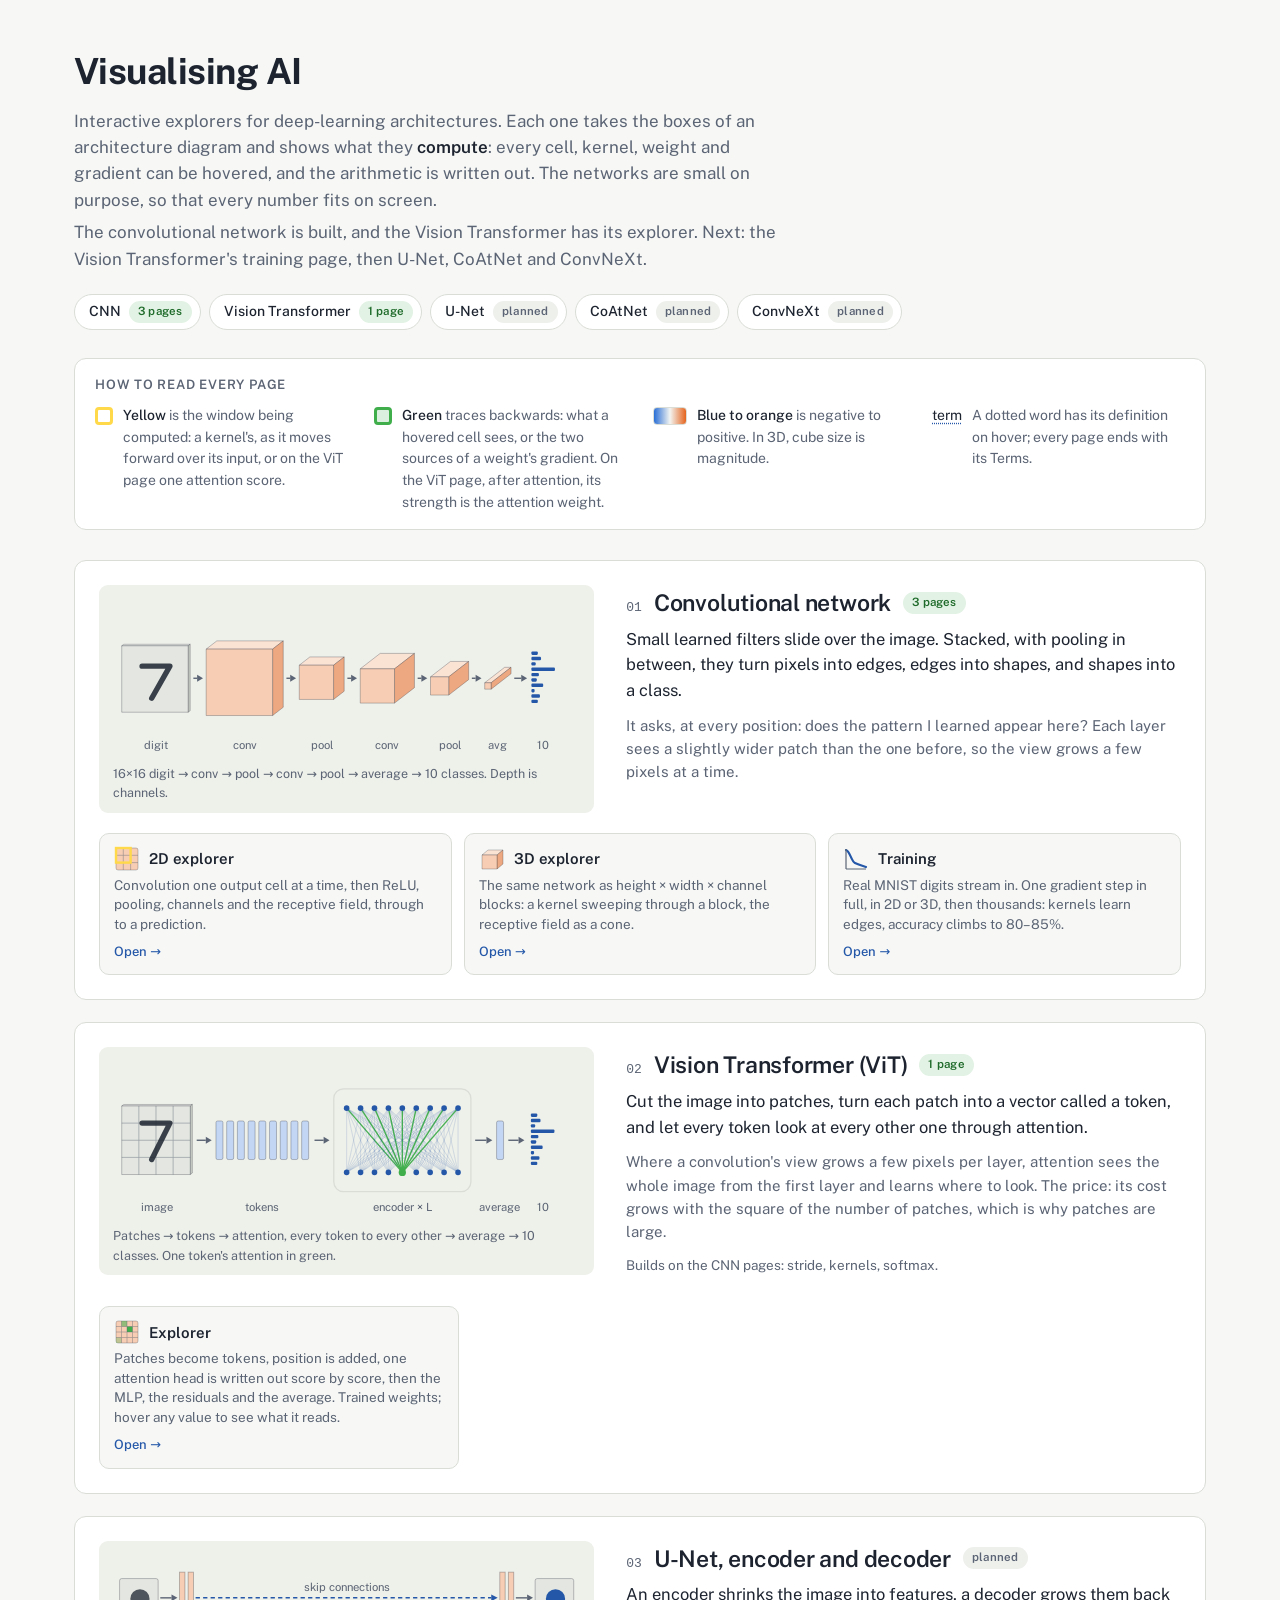
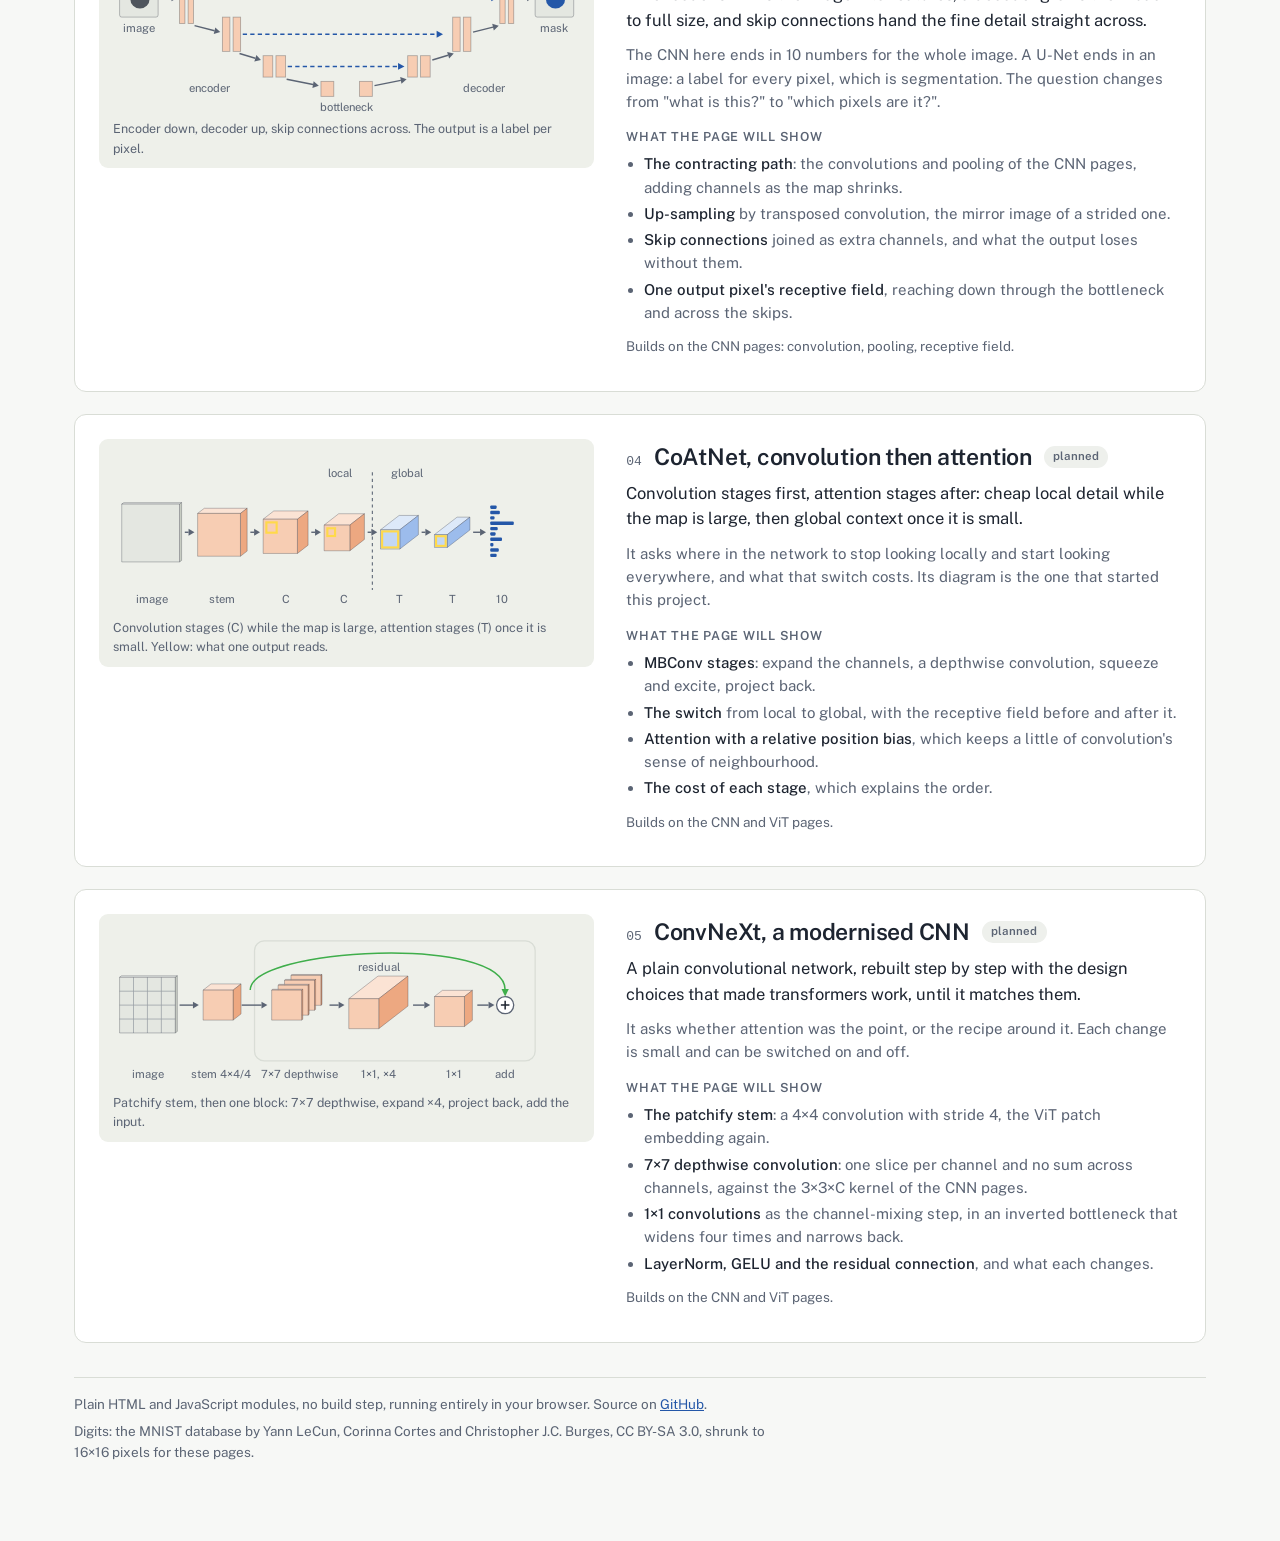
==== commit 5e13c869: "fix(vit): state the setting of the accuracy, touch scrolling, start-up guards, spacing Co-Authored-B" ====
--- a/index.html
+++ b/index.html
@@ -149,7 +149,7 @@
 <div class="grammar" aria-label="How to read the pages">
   <h2>How to read every page</h2>
   <div class="keys">
-    <div><i class="y"></i><span><b style="color:var(--ink);font-weight:500">Yellow</b> is the kernel window as it moves forward over its input.</span></div>
+    <div><i class="y"></i><span><b style="color:var(--ink);font-weight:500">Yellow</b> is the window being computed: a kernel's, as it moves forward over its input, or on the ViT page one attention score.</span></div>
     <div><i class="g"></i><span><b style="color:var(--ink);font-weight:500">Green</b> traces backwards: what a hovered cell sees, or the two sources of a weight's gradient. On the ViT page, after attention, its strength is the attention weight.</span></div>
     <div><i class="d"></i><span><b style="color:var(--ink);font-weight:500">Blue to orange</b> is negative to positive. In 3D, cube size is magnitude.</span></div>
     <div><i class="t">term</i><span>A dotted word has its definition on hover; every page ends with its Terms.</span></div>
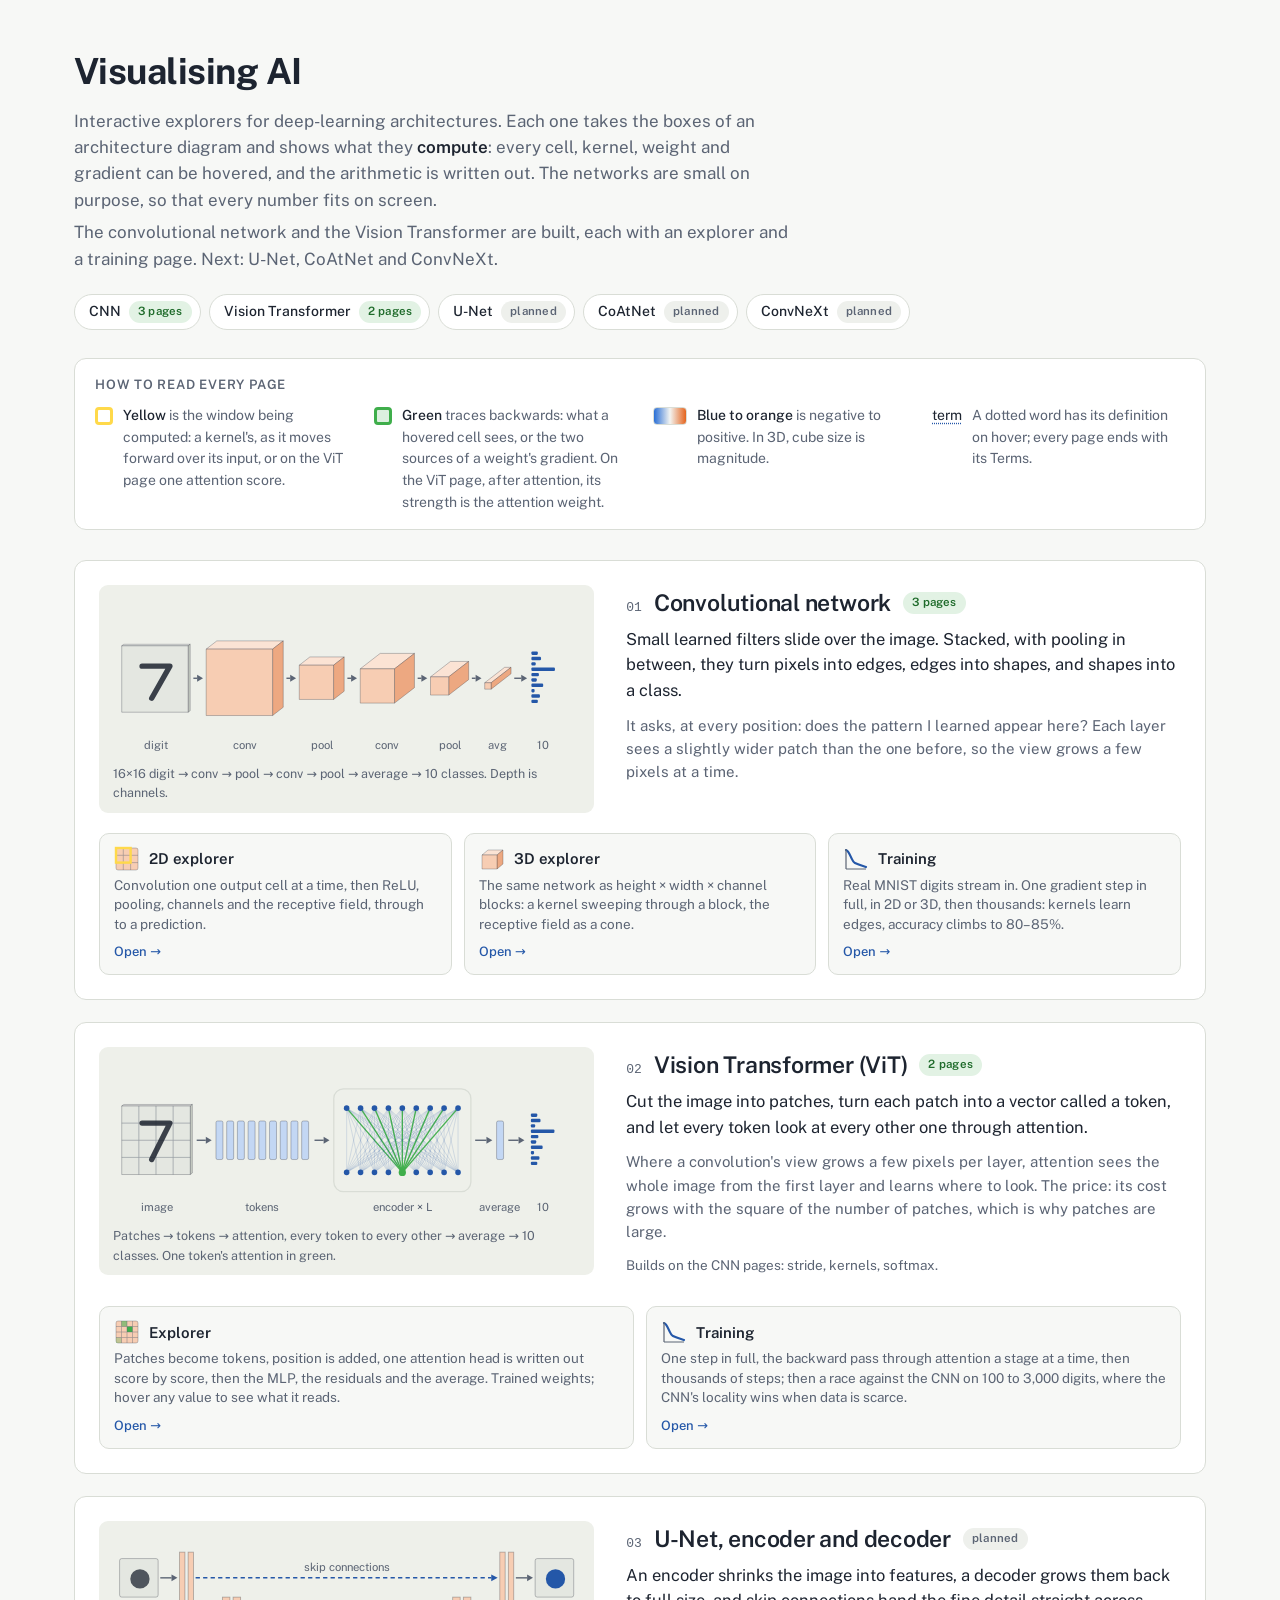
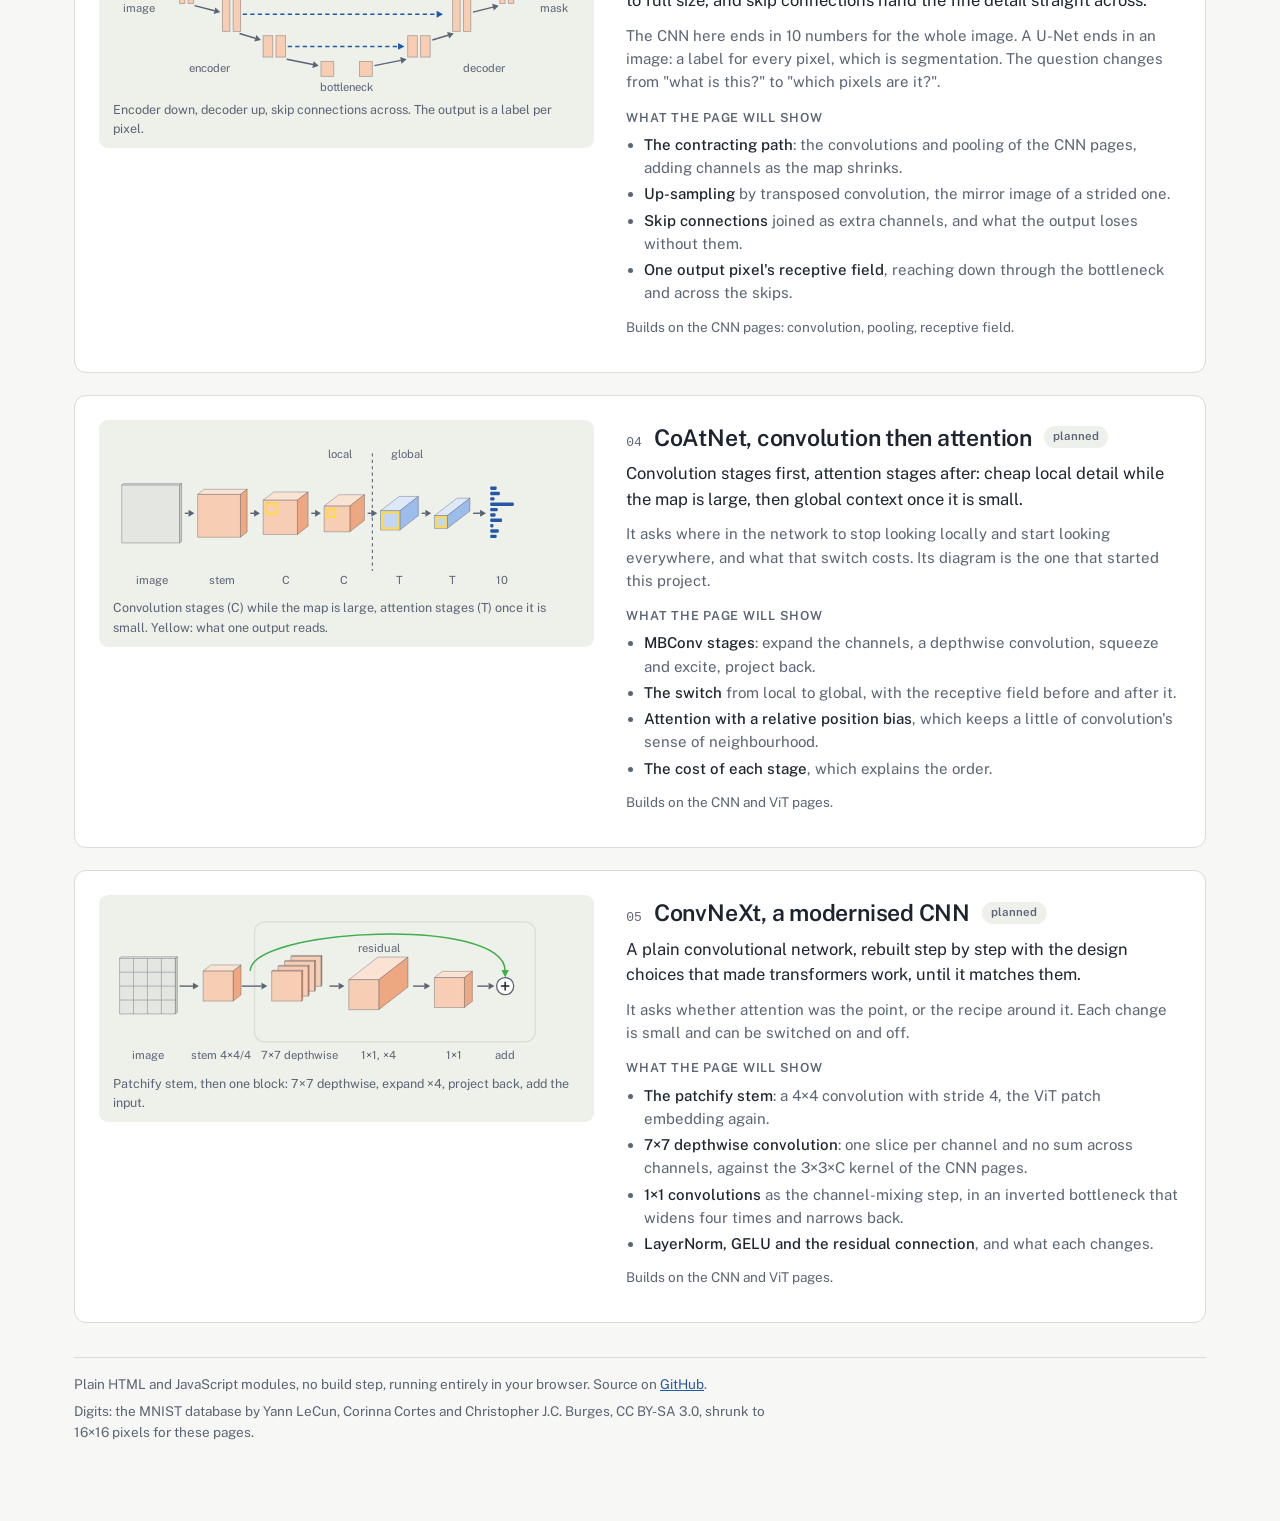
==== commit e8749190: "feat: landing page card for the ViT training page Co-Authored-By: Claude Sonnet 5.5 <noreply@anthrop" ====
--- a/index.html
+++ b/index.html
@@ -135,12 +135,12 @@
 <header>
   <h1>Visualising AI</h1>
   <p class="lede">Interactive explorers for deep-learning architectures. Each one takes the boxes of an architecture diagram and shows what they <b>compute</b>: every cell, kernel, weight and gradient can be hovered, and the arithmetic is written out. The networks are small on purpose, so that every number fits on screen.</p>
-  <p class="lede">The convolutional network is built, and the Vision Transformer has its explorer. Next: the Vision Transformer's training page, then U-Net, CoAtNet and ConvNeXt.</p>
+  <p class="lede">The convolutional network and the Vision Transformer are built, each with an explorer and a training page. Next: U-Net, CoAtNet and ConvNeXt.</p>
 </header>
 
 <nav class="archs" aria-label="Architectures">
   <a href="#cnn">CNN <span class="badge live">3 pages</span></a>
-  <a href="#vit">Vision Transformer <span class="badge live">1 page</span></a>
+  <a href="#vit">Vision Transformer <span class="badge live">2 pages</span></a>
   <a href="#unet">U-Net <span class="badge planned">planned</span></a>
   <a href="#coatnet">CoAtNet <span class="badge planned">planned</span></a>
   <a href="#convnext">ConvNeXt <span class="badge planned">planned</span></a>
@@ -178,14 +178,16 @@
   <div class="fig"><svg data-arch="vit" viewBox="0 0 440 150" role="img" aria-label="An image cut into 16 patches becomes a row of tokens; in the encoder every token attends to every other; the tokens are averaged and give 10 class probabilities."></svg>
     <div class="cap">Patches → tokens → attention, every token to every other → average → 10 classes. One token's attention in green.</div></div>
   <div>
-    <div class="head"><span class="num">02</span><h2>Vision Transformer (ViT)</h2><span class="badge live">1 page</span></div>
+    <div class="head"><span class="num">02</span><h2>Vision Transformer (ViT)</h2><span class="badge live">2 pages</span></div>
     <p class="def">Cut the image into patches, turn each patch into a vector called a token, and let every token look at every other one through attention.</p>
     <p class="why">Where a convolution's view grows a few pixels per layer, attention sees the whole image from the first layer and learns where to look. The price: its cost grows with the square of the number of patches, which is why patches are large.</p>
     <p class="builds">Builds on the CNN pages: stride, kernels, softmax.</p>
   </div>
-    <div class="cards one">
+    <div class="cards">
       <a class="card" href="vit/"><b><svg width="26" height="26" viewBox="0 0 26 26" aria-hidden="true"><g class="k-act"><rect class="f" x="2" y="2" width="22" height="22" rx="2"/></g><rect x="13" y="7.5" width="5.5" height="5.5" fill="var(--hl2)"/><rect x="7.5" y="2" width="5.5" height="5.5" fill="var(--hl2)" opacity=".55"/><rect x="2" y="18.5" width="5.5" height="5.5" fill="var(--hl2)" opacity=".3"/><path class="grid" d="M7.5 2v22M13 2v22M18.5 2v22M2 7.5h22M2 13h22M2 18.5h22"/></svg>Explorer</b>
         <span>Patches become tokens, position is added, one attention head is written out score by score, then the MLP, the residuals and the average. Trained weights; hover any value to see what it reads.</span><em>Open →</em></a>
+      <a class="card" href="vit-train/"><b><svg width="26" height="26" viewBox="0 0 26 26" aria-hidden="true"><path d="M3 4C7 5 8 15 12 17S20 20 23 21" fill="none" stroke="var(--accent)" stroke-width="2.2" stroke-linecap="round"/><path d="M3 23H23M3 3V23" stroke="var(--ink2)" stroke-width="1.2" fill="none"/></svg>Training</b>
+        <span>One step in full, the backward pass through attention a stage at a time, then thousands of steps; then a race against the CNN on 100 to 3,000 digits, where the CNN's locality wins when data is scarce.</span><em>Open →</em></a>
     </div>
 </section>
 
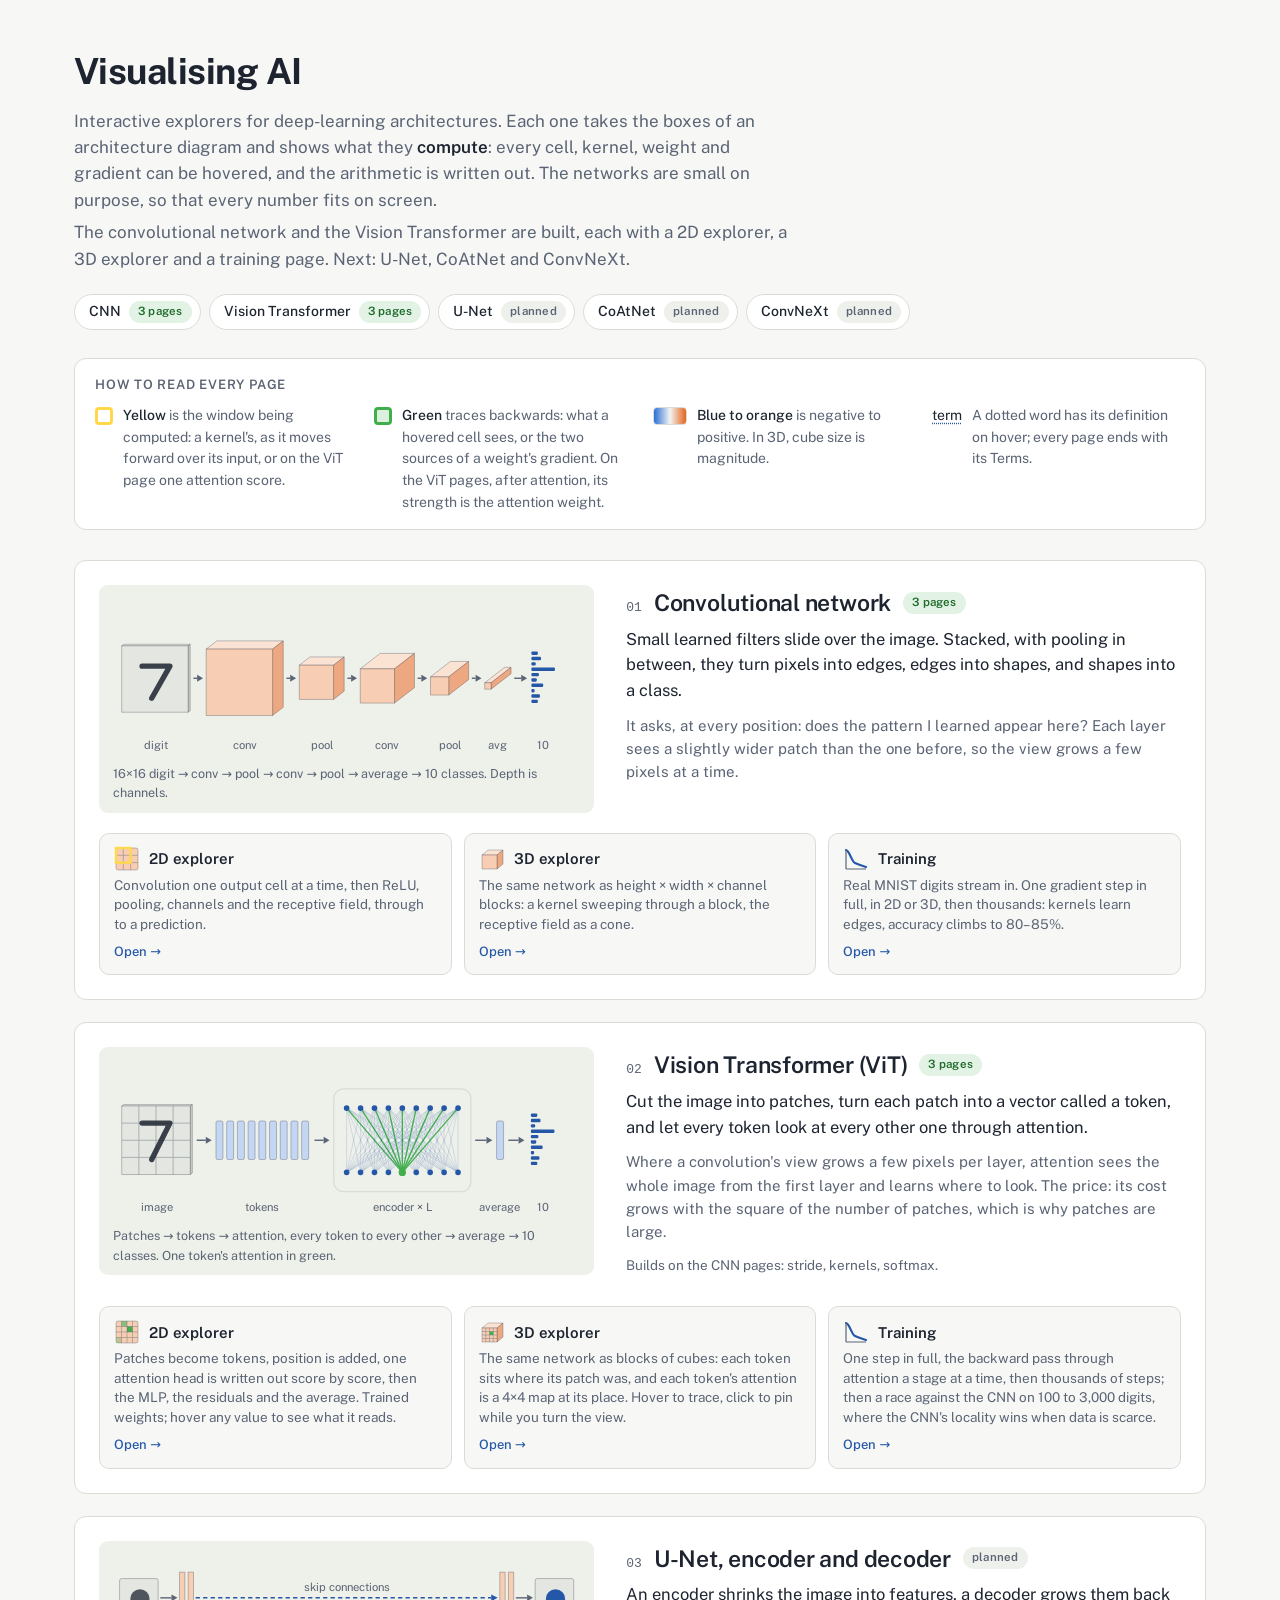
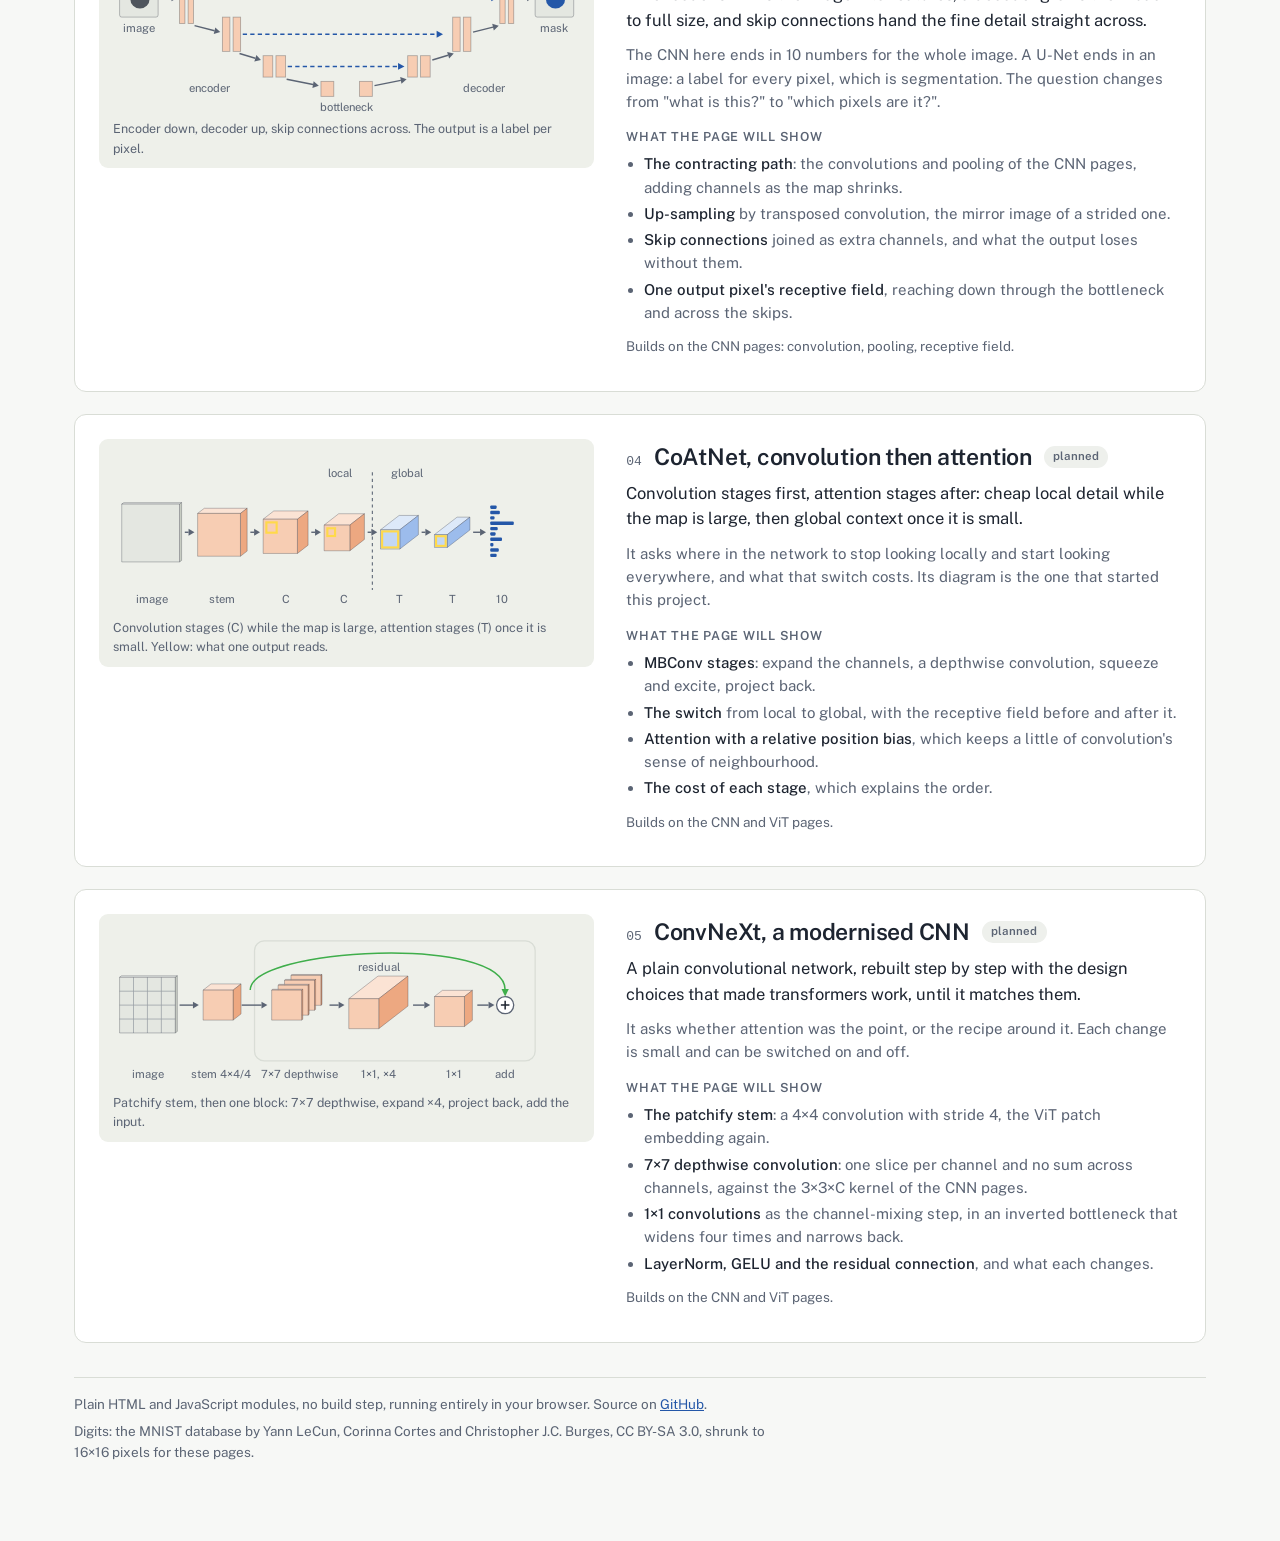
==== commit a29eb213: "feat: landing card and a link from vit/ for the ViT 3D explorer Co-Authored-By: Claude Opus 5.5 <nor" ====
--- a/index.html
+++ b/index.html
@@ -135,12 +135,12 @@
 <header>
   <h1>Visualising AI</h1>
   <p class="lede">Interactive explorers for deep-learning architectures. Each one takes the boxes of an architecture diagram and shows what they <b>compute</b>: every cell, kernel, weight and gradient can be hovered, and the arithmetic is written out. The networks are small on purpose, so that every number fits on screen.</p>
-  <p class="lede">The convolutional network and the Vision Transformer are built, each with an explorer and a training page. Next: U-Net, CoAtNet and ConvNeXt.</p>
+  <p class="lede">The convolutional network and the Vision Transformer are built, each with a 2D explorer, a 3D explorer and a training page. Next: U-Net, CoAtNet and ConvNeXt.</p>
 </header>
 
 <nav class="archs" aria-label="Architectures">
   <a href="#cnn">CNN <span class="badge live">3 pages</span></a>
-  <a href="#vit">Vision Transformer <span class="badge live">2 pages</span></a>
+  <a href="#vit">Vision Transformer <span class="badge live">3 pages</span></a>
   <a href="#unet">U-Net <span class="badge planned">planned</span></a>
   <a href="#coatnet">CoAtNet <span class="badge planned">planned</span></a>
   <a href="#convnext">ConvNeXt <span class="badge planned">planned</span></a>
@@ -150,7 +150,7 @@
   <h2>How to read every page</h2>
   <div class="keys">
     <div><i class="y"></i><span><b style="color:var(--ink);font-weight:500">Yellow</b> is the window being computed: a kernel's, as it moves forward over its input, or on the ViT page one attention score.</span></div>
-    <div><i class="g"></i><span><b style="color:var(--ink);font-weight:500">Green</b> traces backwards: what a hovered cell sees, or the two sources of a weight's gradient. On the ViT page, after attention, its strength is the attention weight.</span></div>
+    <div><i class="g"></i><span><b style="color:var(--ink);font-weight:500">Green</b> traces backwards: what a hovered cell sees, or the two sources of a weight's gradient. On the ViT pages, after attention, its strength is the attention weight.</span></div>
     <div><i class="d"></i><span><b style="color:var(--ink);font-weight:500">Blue to orange</b> is negative to positive. In 3D, cube size is magnitude.</span></div>
     <div><i class="t">term</i><span>A dotted word has its definition on hover; every page ends with its Terms.</span></div>
   </div>
@@ -178,14 +178,16 @@
   <div class="fig"><svg data-arch="vit" viewBox="0 0 440 150" role="img" aria-label="An image cut into 16 patches becomes a row of tokens; in the encoder every token attends to every other; the tokens are averaged and give 10 class probabilities."></svg>
     <div class="cap">Patches → tokens → attention, every token to every other → average → 10 classes. One token's attention in green.</div></div>
   <div>
-    <div class="head"><span class="num">02</span><h2>Vision Transformer (ViT)</h2><span class="badge live">2 pages</span></div>
+    <div class="head"><span class="num">02</span><h2>Vision Transformer (ViT)</h2><span class="badge live">3 pages</span></div>
     <p class="def">Cut the image into patches, turn each patch into a vector called a token, and let every token look at every other one through attention.</p>
     <p class="why">Where a convolution's view grows a few pixels per layer, attention sees the whole image from the first layer and learns where to look. The price: its cost grows with the square of the number of patches, which is why patches are large.</p>
     <p class="builds">Builds on the CNN pages: stride, kernels, softmax.</p>
   </div>
     <div class="cards">
-      <a class="card" href="vit/"><b><svg width="26" height="26" viewBox="0 0 26 26" aria-hidden="true"><g class="k-act"><rect class="f" x="2" y="2" width="22" height="22" rx="2"/></g><rect x="13" y="7.5" width="5.5" height="5.5" fill="var(--hl2)"/><rect x="7.5" y="2" width="5.5" height="5.5" fill="var(--hl2)" opacity=".55"/><rect x="2" y="18.5" width="5.5" height="5.5" fill="var(--hl2)" opacity=".3"/><path class="grid" d="M7.5 2v22M13 2v22M18.5 2v22M2 7.5h22M2 13h22M2 18.5h22"/></svg>Explorer</b>
+      <a class="card" href="vit/"><b><svg width="26" height="26" viewBox="0 0 26 26" aria-hidden="true"><g class="k-act"><rect class="f" x="2" y="2" width="22" height="22" rx="2"/></g><rect x="13" y="7.5" width="5.5" height="5.5" fill="var(--hl2)"/><rect x="7.5" y="2" width="5.5" height="5.5" fill="var(--hl2)" opacity=".55"/><rect x="2" y="18.5" width="5.5" height="5.5" fill="var(--hl2)" opacity=".3"/><path class="grid" d="M7.5 2v22M13 2v22M18.5 2v22M2 7.5h22M2 13h22M2 18.5h22"/></svg>2D explorer</b>
         <span>Patches become tokens, position is added, one attention head is written out score by score, then the MLP, the residuals and the average. Trained weights; hover any value to see what it reads.</span><em>Open →</em></a>
+      <a class="card" href="vit-3d/"><b><svg width="26" height="26" viewBox="0 0 26 26" aria-hidden="true"><g class="k-act"><path class="t" d="M3 9L9 4H24L18 9Z"/><path class="s" d="M18 9L24 4V18L18 23Z"/><rect class="f" x="3" y="9" width="15" height="14"/></g><path class="grid" d="M6.75 9v14M10.5 9v14M14.25 9v14M3 12.5h15M3 16h15M3 19.5h15"/><rect x="10.5" y="12.5" width="3.75" height="3.5" fill="var(--hl2)"/></svg>3D explorer</b>
+        <span>The same network as blocks of cubes: each token sits where its patch was, and each token's attention is a 4×4 map at its place. Hover to trace, click to pin while you turn the view.</span><em>Open →</em></a>
       <a class="card" href="vit-train/"><b><svg width="26" height="26" viewBox="0 0 26 26" aria-hidden="true"><path d="M3 4C7 5 8 15 12 17S20 20 23 21" fill="none" stroke="var(--accent)" stroke-width="2.2" stroke-linecap="round"/><path d="M3 23H23M3 3V23" stroke="var(--ink2)" stroke-width="1.2" fill="none"/></svg>Training</b>
         <span>One step in full, the backward pass through attention a stage at a time, then thousands of steps; then a race against the CNN on 100 to 3,000 digits, where the CNN's locality wins when data is scarce.</span><em>Open →</em></a>
     </div>
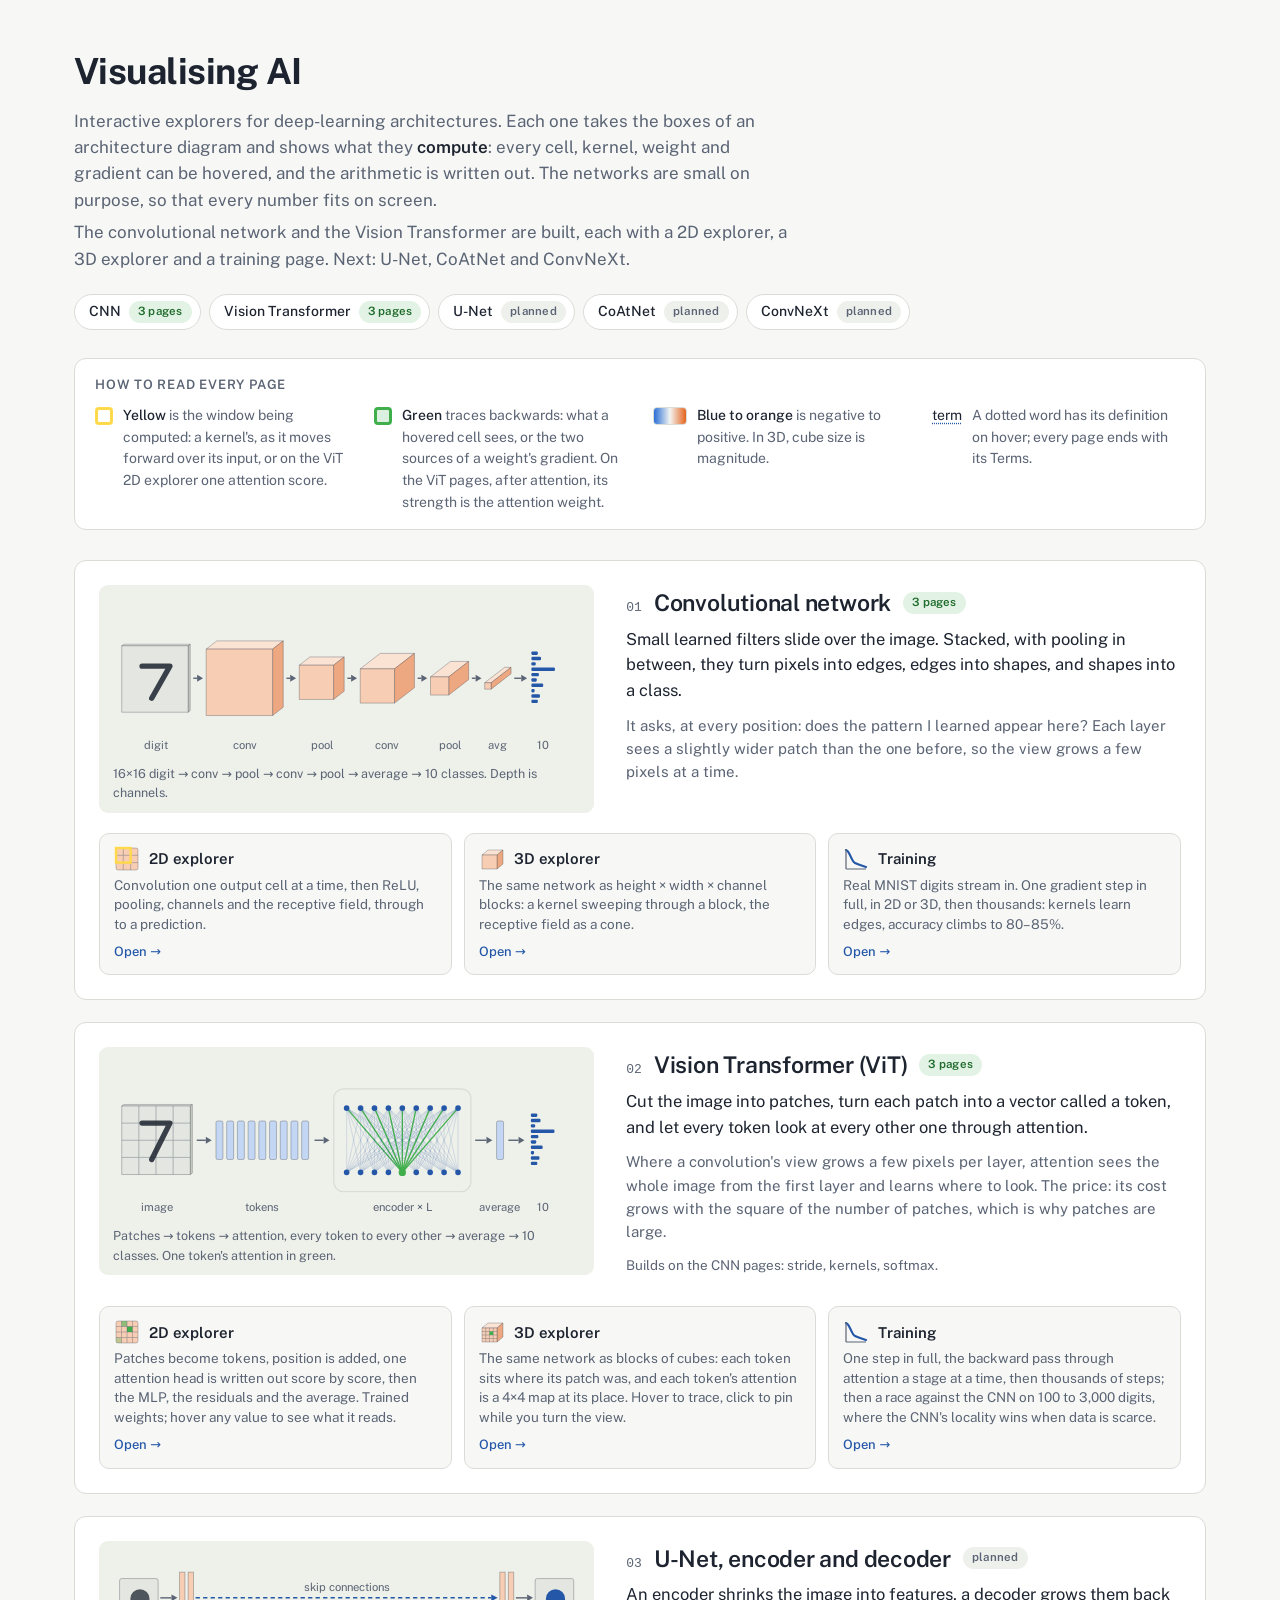
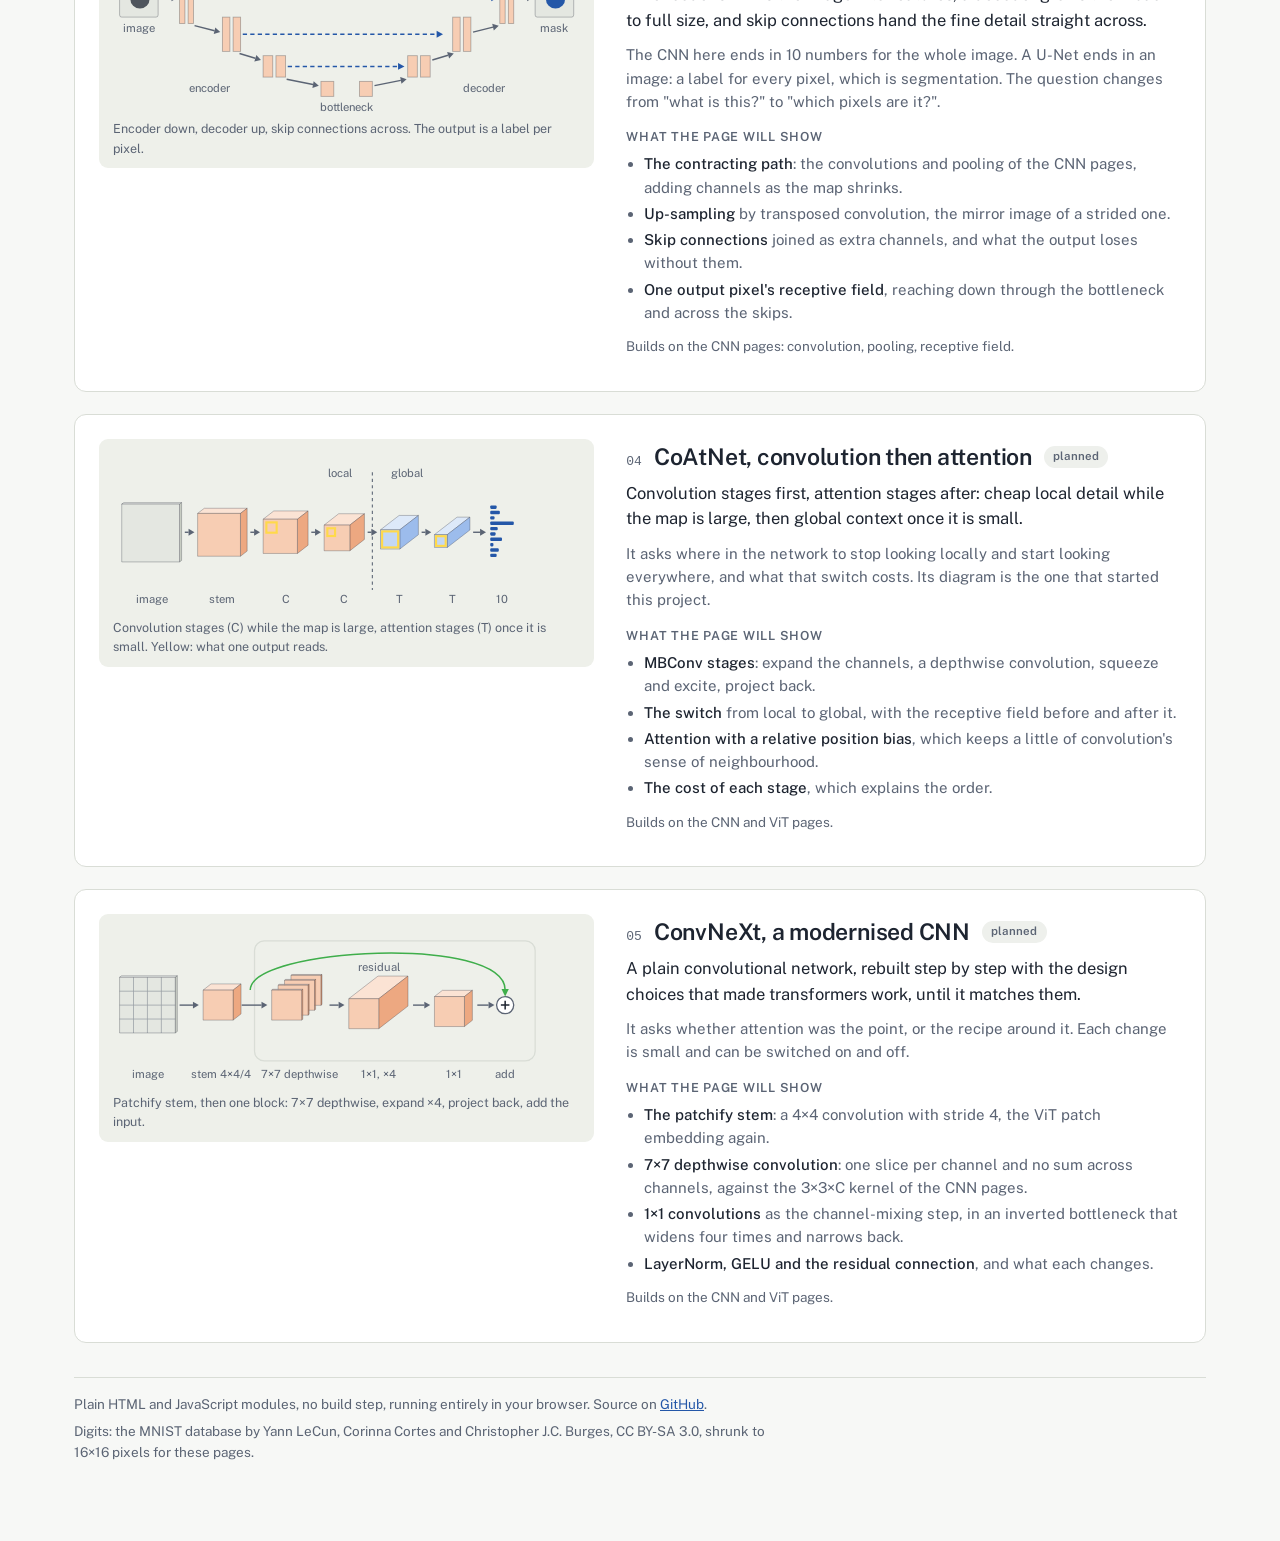
==== commit 5eee5574: "docs: name both ViT explorers Co-Authored-By: Claude Opus 5.5 <noreply@anthropic.com>" ====
--- a/index.html
+++ b/index.html
@@ -149,7 +149,7 @@
 <div class="grammar" aria-label="How to read the pages">
   <h2>How to read every page</h2>
   <div class="keys">
-    <div><i class="y"></i><span><b style="color:var(--ink);font-weight:500">Yellow</b> is the window being computed: a kernel's, as it moves forward over its input, or on the ViT page one attention score.</span></div>
+    <div><i class="y"></i><span><b style="color:var(--ink);font-weight:500">Yellow</b> is the window being computed: a kernel's, as it moves forward over its input, or on the ViT 2D explorer one attention score.</span></div>
     <div><i class="g"></i><span><b style="color:var(--ink);font-weight:500">Green</b> traces backwards: what a hovered cell sees, or the two sources of a weight's gradient. On the ViT pages, after attention, its strength is the attention weight.</span></div>
     <div><i class="d"></i><span><b style="color:var(--ink);font-weight:500">Blue to orange</b> is negative to positive. In 3D, cube size is magnitude.</span></div>
     <div><i class="t">term</i><span>A dotted word has its definition on hover; every page ends with its Terms.</span></div>
